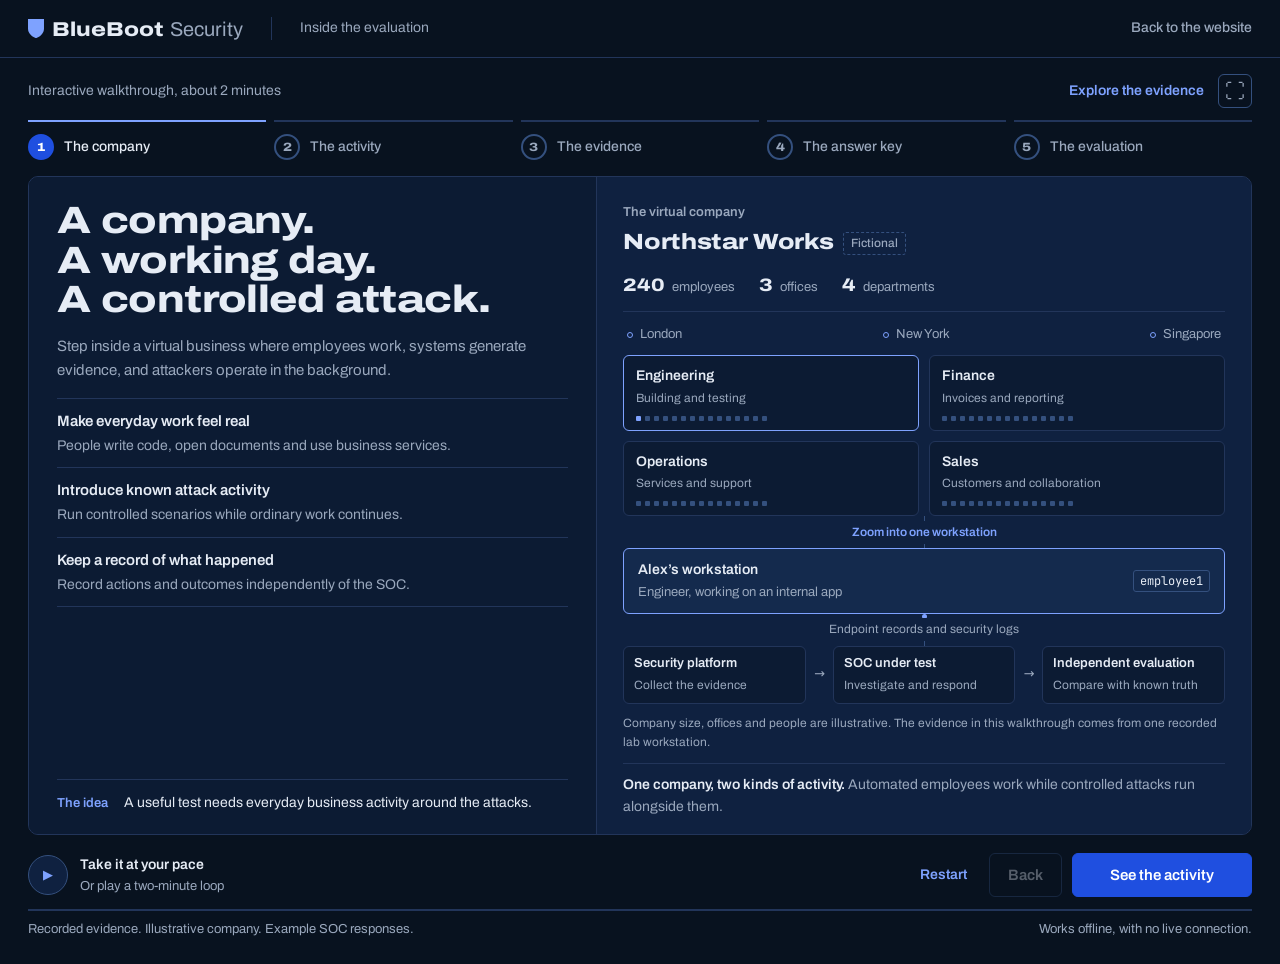
==== demo/index.html @ f3ffbad6 "Add the interactive evaluation demo in the site's design language Bring in the event demo (five chap" ====
<!doctype html>
<html lang="en">
<head>
  <meta charset="utf-8">
  <meta name="viewport" content="width=device-width, initial-scale=1">
  <meta name="description" content="Step inside a virtual company. Follow everyday work and an attack from activity to evidence to an independent SOC evaluation.">
  <meta name="theme-color" content="#08121f">
  <title>Inside the evaluation | BlueBoot Security</title>
  <link rel="icon" href="../favicon.svg" type="image/svg+xml">
  <link rel="stylesheet" href="demo.css">
  <script defer src="evidence.js"></script>
  <script defer src="core.js"></script>
  <script defer src="app.js"></script>
</head>
<body>
  <a class="skip-link" href="#scene">Skip to the demonstration</a>
  <header class="topbar">
    <a class="wordmark" href="../index.html" aria-label="BlueBoot Security home"><svg viewBox="0 0 20 24" aria-hidden="true"><path d="M0 0H20V12C20 18 15.5 22 10 24C4.5 22 0 18 0 12Z"/></svg>BlueBoot <span>Security</span></a>
    <span class="header-context">Inside the evaluation</span>
    <a class="back-link" href="../index.html#demo">Back to the website</a>
  </header>

  <main class="demo-shell">
    <div class="session-bar">
      <span class="session-label">Interactive walkthrough, about 2 minutes</span>
      <div class="session-actions">
        <button class="text-button" id="lab-button" aria-haspopup="dialog">Explore the evidence</button>
        <button class="icon-button" id="fullscreen" aria-label="Enter fullscreen" title="Fullscreen">⛶</button>
      </div>
    </div>

    <nav class="chapters" aria-label="Demo chapters" id="chapters"></nav>

    <div class="workspace">
      <section class="story-panel" aria-labelledby="scene-title">
        <div id="scene" tabindex="-1"></div>
        <div class="presenter-note"><span class="tiny-label">The idea</span><p id="takeaway"></p></div>
      </section>

      <section class="company-panel" aria-label="Illustrative virtual company">
        <div class="panel-heading"><div><span class="tiny-label">The virtual company</span><h2>Northstar Works<span class="fictional">Fictional</span></h2></div></div>
        <div class="company-stats"><span><strong>240</strong> employees</span><span><strong>3</strong> offices</span><span><strong>4</strong> departments</span></div>
        <div class="org-map" id="org-map">
          <div class="office-row"><span><i></i> London</span><span><i></i> New York</span><span><i></i> Singapore</span></div>
          <div class="department-grid">
            <div class="department engineering"><div><strong>Engineering</strong><span>Building and testing</span></div><div class="endpoint-dots" aria-hidden="true"></div></div>
            <div class="department"><div><strong>Finance</strong><span>Invoices and reporting</span></div><div class="endpoint-dots" aria-hidden="true"></div></div>
            <div class="department"><div><strong>Operations</strong><span>Services and support</span></div><div class="endpoint-dots" aria-hidden="true"></div></div>
            <div class="department"><div><strong>Sales</strong><span>Customers and collaboration</span></div><div class="endpoint-dots" aria-hidden="true"></div></div>
          </div>
          <div class="focus-connector"><span>Zoom into one workstation</span></div>
          <div class="workstation"><div><strong>Alex’s workstation</strong><span>Engineer, working on an internal app</span></div><span class="machine-label">employee1</span></div>
          <div class="signal-connector"><span class="signal-particle"></span><span>Endpoint records and security logs</span></div>
          <div class="pipeline"><div class="pipeline-node" id="sensor-node"><strong>Security platform</strong><small>Collect the evidence</small></div><span class="pipeline-arrow" aria-hidden="true">→</span><div class="pipeline-node" id="soc-node"><strong>SOC under test</strong><small>Investigate and respond</small></div><span class="pipeline-arrow" aria-hidden="true">→</span><div class="pipeline-node" id="judge-node"><strong>Independent evaluation</strong><small>Compare with known truth</small></div></div>
        </div>
        <p class="scale-note">Company size, offices and people are illustrative. The evidence in this walkthrough comes from one recorded lab workstation.</p>
        <div class="map-caption" id="map-caption"></div>
      </section>
    </div>

    <div class="playback">
      <div class="playback-left"><button class="play-button" id="play" aria-label="Start automatic replay"><span id="play-icon" aria-hidden="true">▶</span></button><div><strong id="play-label">Take it at your pace</strong><span id="play-detail">Or play a two-minute loop</span></div></div>
      <div class="transport"><button class="text-button" id="restart">Restart</button><button class="secondary-button" id="previous">Back</button><button class="primary-button" id="next">See the activity</button></div>
      <div class="progress-track"><div id="progress-fill"></div></div>
    </div>
    <footer class="demo-footer"><span>Recorded evidence. Illustrative company. Example SOC responses.</span><span>Works offline, with no live connection.</span></footer>
    <div id="announcement" class="sr-only" role="status" aria-live="polite"></div>
  </main>

  <dialog id="evidence-dialog" aria-labelledby="dialog-title">
    <div class="dialog-top"><span class="tiny-label">Evidence explorer</span><button class="icon-button" id="close-dialog" aria-label="Close evidence explorer">×</button></div>
    <h2 id="dialog-title">Follow the evidence.</h2>
    <p class="dialog-intro">Selected, field-limited excerpts from a recorded experiment. No live lab or internet connection is needed.</p>
    <div id="evidence-tabs" class="evidence-tabs" role="group" aria-label="Select an evidence record"></div>
    <div id="evidence-detail"></div>
    <details class="methodology"><summary>How the methodology works</summary><div>
      <h3>Build a company with a known activity record</h3><p>Automated employees do ordinary work while a separate simulation introduces attack activity. Each action retains its origin, time, machine and available execution outcome.</p>
      <h3>Collect what a defender can see</h3><p>A SIEM collects and searches security logs and alerts. XDR connects signals across endpoints and other sources. This recorded example uses endpoint audit alerts collected by a security platform; it does not demonstrate a separate XDR integration.</p>
      <h3>Keep the answer key separate</h3><p>For an evaluation, a SOC receives agreed security-platform access or a supported integration. Evaluator-only activity labels and scenario markers must be excluded from that feed. Access and available evidence are documented before comparison.</p>
      <h3>Label with evidence, preserve uncertainty</h3><p>Time, machine, command and process relationships help associate logs with actions. A nearby timestamp alone is insufficient. Unconfirmed execution and ambiguous attribution remain explicit and are excluded from scored outcomes.</p>
      <h3>Evaluate responses, not just logs</h3><p>A log proves visibility, not SOC understanding. Assess the SOC’s incident report and response against verified activity and a rubric defined in advance. Real response timing starts at an agreed evidence-availability point. No actual SOC is measured here.</p>
    </div></details>
    <p class="dialog-footnote">This is a presentation replay, not a connected SOC or an evaluation access-control system. The excerpts are bundled locally.</p>
  </dialog>
  <noscript><div class="noscript">This interactive demo needs JavaScript. Enable it to follow the replay, or <a href="../index.html#how">read how the evaluation works</a>.</div></noscript>
</body>
</html>
---- demo/demo.css ----
/* BlueBoot demo: the site's evaluation console, expanded to a full page.
   Same tokens as custom.css. Blue = authorized / detected / good.
   Orange = attack origin / missed / bad. Dashed = illustrative, not recorded.
   Fonts are bundled in ../fonts so the demo works offline. */
@font-face {
  font-family: "Archivo";
  src: url("../fonts/archivo-wdth-wght.woff2") format("woff2-variations"), url("../fonts/archivo-wdth-wght.woff2") format("woff2");
  font-weight: 100 900;
  font-stretch: 62% 125%;
  font-display: swap;
}
@font-face {
  font-family: "JetBrains Mono";
  src: url("../fonts/jetbrains-mono-wght.woff2") format("woff2-variations"), url("../fonts/jetbrains-mono-wght.woff2") format("woff2");
  font-weight: 100 800;
  font-display: swap;
}

:root {
  color-scheme: dark;
  --bg: #08121f;
  --surface: #0c1b33;
  --surface-2: #0f2140;
  --raised: #142a4d;
  --code-bg: #071020;
  --line: #22355a;
  --line-strong: #34507e;
  --text: #e6ecf5;
  --muted: #9aa8bd;
  --blue: #7ea2ff;
  --blue-fill: #1f4fe0;
  --blue-tint: #16306a;
  --signal: #ff8a5b;
  --signal-tint: #3a2220;
  --font: "Archivo", system-ui, sans-serif;
  --mono: "JetBrains Mono", ui-monospace, monospace;
}

* { box-sizing: border-box; }
body { margin: 0; background: var(--bg); color: var(--text); font-family: var(--font); font-size: 15px; line-height: 1.6; }
a { color: inherit; }
button { font: inherit; cursor: pointer; }
button, a { -webkit-tap-highlight-color: transparent; }
button:disabled { opacity: .35; cursor: default; }
button:focus-visible, a:focus-visible, summary:focus-visible { outline: 3px solid var(--blue); outline-offset: 3px; }
button { transition: background-color .15s, border-color .15s, color .15s; }
code { font-family: var(--mono); font-size: .92em; }

/* Expanded Archivo carries the headlines, as on the site */
h1, .panel-heading h2, dialog h2, .chapter-index {
  font-stretch: 120%;
  font-weight: 800;
  letter-spacing: -0.015em;
}

/* Top bar: matches the site navbar */
.topbar {
  min-height: 64px;
  padding: 14px max(28px, calc((100vw - 1432px) / 2));
  border-bottom: 1px solid var(--line);
  display: flex;
  gap: 28px;
  align-items: center;
}
.wordmark { font-size: 20px; font-stretch: 120%; font-weight: 800; line-height: 1; text-decoration: none; white-space: nowrap; display: flex; align-items: center; }
.wordmark svg { width: .8em; height: .96em; margin-right: .4em; fill: var(--blue); }
.wordmark span { font-stretch: 100%; font-weight: 400; color: var(--muted); margin-left: .3em; }
.header-context { font-size: 14px; color: var(--muted); border-left: 1px solid var(--line); padding-left: 28px; }
.back-link { font-size: 14px; font-weight: 500; color: var(--muted); margin-left: auto; text-decoration: none; }
.back-link:hover { color: var(--text); }

.demo-shell { max-width: 1488px; padding: 24px 28px 16px; margin: auto; }
.session-bar { display: flex; justify-content: space-between; align-items: center; gap: 16px; margin-bottom: 20px; }
.session-label { font-size: 14px; color: var(--muted); }
.session-actions { display: flex; gap: 14px; align-items: center; }
.text-button { border: 0; background: none; color: var(--blue); font-size: 14px; font-weight: 600; padding: 6px 0; }
.text-button:hover { color: var(--text); }
.icon-button { background: transparent; border: 1px solid var(--line-strong); border-radius: 6px; width: 34px; height: 34px; color: var(--muted); font-size: 20px; line-height: 1; }
.icon-button:hover { color: var(--text); border-color: var(--muted); }

/* Chapters: a real sequence, numbered like the site's pipeline */
.chapters { display: grid; grid-template-columns: repeat(5, 1fr); gap: 8px; margin-bottom: 22px; }
.chapter {
  border: 0;
  border-top: 2px solid var(--line);
  background: none;
  color: var(--muted);
  text-align: left;
  padding: 12px 0 0;
  display: flex;
  align-items: center;
  gap: 10px;
  font-size: 14px;
  font-weight: 500;
}
.chapter:hover { color: var(--text); }
.chapter-index {
  flex-shrink: 0;
  display: inline-flex;
  align-items: center;
  justify-content: center;
  width: 26px;
  height: 26px;
  border-radius: 50%;
  border: 2px solid var(--line-strong);
  font-size: 12px;
  color: var(--muted);
}
.chapter.complete { border-top-color: var(--line-strong); }
.chapter.active { border-top-color: var(--blue); color: var(--text); }
.chapter.active .chapter-index { background: var(--blue-fill); border-color: var(--blue-fill); color: #fff; }

/* Workspace: story on the left, the company on the right */
.workspace {
  display: grid;
  grid-template-columns: minmax(0, .93fr) minmax(0, 1.07fr);
  min-height: 640px;
  border: 1px solid var(--line);
  border-radius: 10px;
  overflow: hidden;
  background: var(--surface);
}
.story-panel { padding: 36px; display: flex; flex-direction: column; background: var(--surface); border-right: 1px solid var(--line); }
#scene { outline: none; flex: 1; }
h1 { font-size: clamp(30px, 3vw, 46px); line-height: 1.04; margin: 0 0 18px; text-wrap: balance; }
h1 em { font-style: normal; }
.intro { color: var(--muted); font-size: 16px; line-height: 1.6; max-width: 32em; margin: 0 0 22px; }
.intro strong { color: var(--text); font-weight: 600; }

.tiny-label { font-size: 13px; font-weight: 600; color: var(--muted); }
.presenter-note { margin-top: 24px; border-top: 1px solid var(--line); padding-top: 16px; display: flex; gap: 16px; align-items: baseline; }
.presenter-note .tiny-label { white-space: nowrap; color: var(--blue); }
.presenter-note p { font-size: 14px; color: var(--text); margin: 0; }

.company-panel { padding: 30px; background: var(--surface-2); display: flex; flex-direction: column; }
.panel-heading { display: flex; align-items: flex-start; justify-content: space-between; gap: 10px; }
.panel-heading h2 { font-size: 22px; margin: 2px 0 0; }
.fictional { display: inline-block; vertical-align: middle; font-stretch: 100%; font-size: 12px; font-weight: 500; letter-spacing: 0; padding: 1px 7px; border: 1px dashed var(--line-strong); border-radius: 3px; margin-left: 10px; color: var(--muted); }
.company-stats { display: flex; gap: 24px; font-size: 13px; color: var(--muted); padding: 14px 0 18px; border-bottom: 1px solid var(--line); }
.company-stats strong { color: var(--text); font-size: 18px; font-stretch: 120%; font-weight: 800; margin-right: 4px; }
.office-row { display: flex; justify-content: space-between; margin: 20px 0 16px; padding: 0 4px; font-size: 13px; color: var(--muted); }
.office-row span { display: flex; gap: 7px; align-items: center; }
.office-row i { width: 6px; height: 6px; border: 1px solid var(--blue); border-radius: 50%; }
.department-grid { display: grid; grid-template-columns: 1fr 1fr; gap: 10px; }
.department { border: 1px solid var(--line); background: var(--surface); border-radius: 6px; padding: 12px; display: flex; flex-direction: column; gap: 10px; min-width: 0; }
.department strong, .department div > span { display: block; }
.department strong { font-size: 14px; font-weight: 600; }
.department div > span { font-size: 12px; color: var(--muted); margin-top: 1px; }
.endpoint-dots { display: flex; flex-wrap: wrap; gap: 4px; }
.endpoint-dots i { width: 5px; height: 5px; border-radius: 1px; background: var(--line-strong); }
.engineering { border-color: var(--blue); }
.engineering .endpoint-dots i:first-child { background: var(--blue); }

.focus-connector, .signal-connector { display: flex; justify-content: center; align-items: center; position: relative; height: 44px; }
.focus-connector::before, .signal-connector::before { content: ""; position: absolute; top: 0; bottom: 0; left: 50%; width: 1px; background: var(--line-strong); }
.focus-connector span, .signal-connector > span:not(.signal-particle) { position: relative; z-index: 1; background: var(--surface-2); padding: 2px 10px; font-size: 12px; color: var(--muted); }
.focus-connector span { color: var(--blue); font-weight: 600; }
.workstation { border: 1px solid var(--blue); border-radius: 6px; background: var(--raised); display: flex; align-items: center; gap: 12px; padding: 14px 16px; }
.workstation strong { display: block; font-size: 14px; font-weight: 600; }
.workstation div span { display: block; color: var(--muted); font-size: 13px; }
.machine-label { margin-left: auto; font: 12px var(--mono); color: var(--text); border: 1px solid var(--line-strong); border-radius: 3px; padding: 2px 6px; }
.signal-particle { position: absolute; left: calc(50% - 2px); top: 0; width: 5px; height: 5px; border-radius: 50%; background: var(--blue); animation: flow 3s linear infinite; }

.pipeline { display: flex; align-items: stretch; gap: 8px; }
.pipeline-node { background: var(--surface); border: 1px solid var(--line); border-radius: 6px; padding: 10px 12px; flex: 1; min-width: 0; }
.pipeline-node strong { font-size: 13px; line-height: 1.35; display: block; font-weight: 600; }
.pipeline-node small { font-size: 12px; color: var(--muted); display: block; margin-top: 4px; }
.pipeline-node.highlight { border-color: var(--blue); background: var(--blue-tint); }
.pipeline-arrow { align-self: center; color: var(--muted); font-size: 13px; }
.scale-note { font-size: 12px; color: var(--muted); margin: 16px 0; }
.map-caption { margin-top: auto; padding-top: 14px; border-top: 1px solid var(--line); font-size: 14px; color: var(--muted); min-height: 50px; }
.map-caption strong { color: var(--text); font-weight: 600; }

/* Chapter 1 */
.feature-list { display: grid; margin-top: 24px; }
.feature-row { padding: 14px 0; border-top: 1px solid var(--line); }
.feature-row:last-child { border-bottom: 1px solid var(--line); }
.feature-row strong { display: block; font-size: 15px; font-weight: 600; }
.feature-row p { font-size: 14px; color: var(--muted); margin: 2px 0 0; }

/* Provenance: solid = recorded, dashed = illustrative */
.provenance { display: inline-block; font-size: 12px; font-weight: 500; line-height: 1.5; color: var(--text); border: 1px solid var(--line-strong); border-radius: 3px; padding: 1px 7px; }
.provenance.example { border-style: dashed; color: var(--muted); }

/* Chapter 2 */
.activity-pair { display: grid; grid-template-columns: 1fr 1fr; gap: 12px; }
.activity-card { border: 1px solid var(--line-strong); border-radius: 6px; background: var(--surface-2); padding: 14px; min-width: 0; }
.case-letter { display: block; font-size: 13px; font-weight: 700; color: var(--blue); margin-bottom: 8px; }
.activity-card h2 { font-size: 16px; line-height: 1.35; font-weight: 600; margin: 10px 0 6px; }
.activity-card p { font-size: 13px; color: var(--muted); margin: 0 0 8px; }
.command { font: 12px/1.6 var(--mono); color: var(--text); background: var(--code-bg); padding: 9px 10px; border-radius: 3px; overflow-wrap: anywhere; white-space: pre-wrap; margin: 8px 0; }
.case-time { font: 12px var(--mono); color: var(--muted); }
.question { font-size: 15px; font-weight: 600; margin: 18px 0 10px; }
.choices { display: flex; gap: 8px; flex-wrap: wrap; }
.choice { border: 1px solid var(--line-strong); background: var(--surface-2); border-radius: 6px; padding: 8px 12px; font-size: 13px; font-weight: 500; color: var(--text); }
.choice:hover { border-color: var(--muted); }
.choice[aria-pressed="true"] { border-color: var(--blue-fill); background: var(--blue-fill); color: #fff; }
.choice-note { font-size: 13px; color: var(--muted); min-height: 2.6em; margin: 10px 0 0; }

/* Chapter 3 */
.evidence-list { display: grid; gap: 10px; }
.evidence-card { width: 100%; border: 1px solid var(--line-strong); border-radius: 6px; background: var(--surface-2); text-align: left; color: var(--text); padding: 12px 14px; display: grid; grid-template-columns: 28px 1fr; gap: 10px; align-items: center; }
.evidence-card:hover { border-color: var(--blue); }
.evidence-card .evidence-icon { display: inline-flex; align-items: center; justify-content: center; width: 28px; height: 28px; border-radius: 3px; background: var(--raised); color: var(--blue); font: 600 13px var(--mono); }
.evidence-card strong { font-size: 14px; font-weight: 600; display: block; }
.evidence-card small { font-size: 13px; color: var(--muted); display: block; margin-top: 2px; }
.small-note { font-size: 13px; color: var(--muted); margin: 14px 0 0; }
.access-divider { border: 1px dashed var(--line-strong); padding: 12px 14px; border-radius: 6px; font-size: 13px; color: var(--muted); margin-top: 14px; }
.access-divider strong { color: var(--text); display: block; font-size: 14px; margin-bottom: 3px; }

/* Chapter 4: blue = authorized, orange = attack origin */
.truth-list { display: grid; gap: 12px; }
.truth-card { border-left: 3px solid var(--blue); padding: 10px 14px; background: var(--surface-2); border-radius: 0 6px 6px 0; }
.truth-card.attack { border-left-color: var(--signal); background: var(--signal-tint); }
.truth-card strong { font-size: 14px; display: block; color: var(--blue); }
.truth-card.attack strong { color: var(--signal); }
.truth-card p { font-size: 13px; color: var(--text); margin: 4px 0 0; }
.truth-card button { font-size: 13px; margin-top: 4px; }
.prediction { font-size: 14px; color: var(--text); margin: 14px 0; }

/* Chapter 5 */
.response-select { display: flex; gap: 8px; flex-wrap: wrap; margin: 12px 0; }
.soc-response { border: 1px dashed var(--line-strong); background: var(--surface-2); border-radius: 6px; padding: 12px 14px; margin: 10px 0 14px; }
.soc-response blockquote { font-size: 14px; margin: 0; color: var(--text); }
.scorecard { width: 100%; border-collapse: collapse; font-size: 13px; }
.scorecard th { text-align: left; font-weight: 600; color: var(--text); vertical-align: top; width: 30%; padding: 8px 10px 8px 0; border-bottom: 1px solid var(--line); }
.scorecard td { padding: 8px 0; border-bottom: 1px solid var(--line); color: var(--muted); }
.verdict { display: inline-block; font-size: 12px; font-weight: 600; border: 1px solid currentColor; border-radius: 3px; padding: 0 6px; margin-right: 6px; white-space: nowrap; }
.verdict.good { color: var(--blue); }
.verdict.bad { color: var(--signal); }
.verdict.neutral { color: var(--muted); border-style: dashed; }

/* Presenter controls */
.playback { position: relative; margin-top: 16px; padding: 14px 0 18px; display: flex; justify-content: space-between; align-items: center; gap: 20px; }
.playback-left { display: flex; align-items: center; gap: 12px; }
.play-button { width: 40px; height: 40px; border: 1px solid var(--line-strong); background: var(--surface-2); color: var(--blue); border-radius: 50%; font-size: 13px; }
.play-button:hover { border-color: var(--blue); }
.playback-left strong { display: block; font-size: 14px; font-weight: 600; }
.playback-left div > span { display: block; font-size: 13px; color: var(--muted); }
.transport { display: flex; align-items: center; gap: 10px; }
.transport > .text-button { margin-right: 12px; }
.secondary-button, .primary-button { font-size: 15px; font-weight: 600; padding: 9px 18px; border-radius: 6px; min-height: 42px; }
.secondary-button { border: 1px solid var(--line-strong); background: transparent; color: var(--text); }
.secondary-button:hover:not(:disabled) { border-color: var(--text); }
.primary-button { border: 1px solid var(--blue-fill); background: var(--blue-fill); color: #fff; min-width: 180px; }
.primary-button:hover { background: #1a41b8; border-color: #1a41b8; }
.progress-track { position: absolute; bottom: 0; left: 0; right: 0; height: 2px; background: var(--line); }
.progress-track > div { height: 100%; background: var(--blue); transition: width .3s linear; }
.demo-footer { display: flex; justify-content: space-between; gap: 16px; padding: 14px 0; font-size: 13px; color: var(--muted); }

/* Evidence explorer */
dialog { color: var(--text); background: var(--surface); border: 1px solid var(--line-strong); border-radius: 10px; max-width: 810px; width: calc(100% - 32px); max-height: 90vh; padding: 26px 32px; }
dialog::backdrop { background: rgba(3, 9, 18, .78); }
.dialog-top { display: flex; justify-content: space-between; align-items: center; }
.dialog-top .icon-button { font-size: 22px; }
dialog h2 { font-size: 30px; line-height: 1.1; margin: 8px 0; }
.dialog-intro { color: var(--muted); font-size: 14px; max-width: 40em; }
.evidence-tabs { display: flex; flex-wrap: wrap; gap: 8px; margin: 20px 0; }
.detail-heading { display: flex; gap: 10px; align-items: center; justify-content: space-between; }
.detail-heading h3 { font-size: 18px; font-weight: 700; margin: 6px 0; }
.record-meta { display: flex; gap: 16px; flex-wrap: wrap; color: var(--muted); font: 12px var(--mono); margin: 8px 0; }
.code-label { font-size: 13px; font-weight: 600; color: var(--blue); margin: 20px 0 6px; }
.record-code { font: 12px/1.7 var(--mono); padding: 14px; background: var(--code-bg); border: 1px solid var(--line); border-radius: 6px; color: var(--text); white-space: pre-wrap; overflow-wrap: anywhere; max-height: 230px; overflow: auto; }
.provenance-line { font: 12px/1.7 var(--mono); color: var(--muted); overflow-wrap: anywhere; }
.detail-note { font-size: 14px; color: var(--text); }
.evaluator-block { padding: 14px 16px; border: 1px dashed var(--signal); border-radius: 6px; margin-top: 20px; }
.evaluator-block h4 { margin: 0 0 8px; font-size: 14px; font-weight: 700; color: var(--signal); }
.evaluator-block p { font-size: 14px; margin: 6px 0; color: var(--text); }
.evaluator-locked { font-size: 14px; border: 1px dashed var(--line-strong); padding: 14px; color: var(--muted); border-radius: 6px; }
.methodology { border-top: 1px solid var(--line); margin-top: 24px; padding-top: 18px; }
.methodology summary { cursor: pointer; color: var(--blue); font-size: 14px; font-weight: 600; }
.methodology h3 { font-size: 15px; font-weight: 600; color: var(--text); margin: 18px 0 4px; }
.methodology p, .dialog-footnote { font-size: 13px; color: var(--muted); line-height: 1.7; }
.dialog-footnote { border-top: 1px solid var(--line); padding-top: 14px; margin-top: 20px; }

.sr-only { position: absolute; width: 1px; height: 1px; padding: 0; margin: -1px; overflow: hidden; clip: rect(0, 0, 0, 0); white-space: nowrap; border: 0; }
.skip-link { position: fixed; left: 12px; top: -100px; z-index: 10; background: #fff; color: var(--surface); padding: 10px; }
.skip-link:focus { top: 10px; }
.noscript { position: fixed; inset: 80px 20px auto; background: var(--raised); color: var(--text); padding: 30px; z-index: 10; }

/* Motion: a chapter change cross-fades; logs flow toward the SOC */
.scene-enter { animation: appear .25s ease-out; }
@keyframes appear { from { opacity: 0; } to { opacity: 1; } }
@keyframes flow { from { transform: translateY(0); opacity: 0; } 30% { opacity: 1; } to { transform: translateY(44px); opacity: 0; } }

@media (min-width: 1500px) {
  .workspace { min-height: 695px; }
  .story-panel { padding: 42px; }
  .company-panel { padding: 34px; }
  .feature-list { margin-top: 32px; }
  .feature-row { padding: 16px 0; }
}
@media (max-width: 1100px) {
  .demo-shell { padding: 20px 22px; }
  .topbar { padding: 14px 22px; }
  .story-panel { padding: 26px 24px; }
  .company-panel { padding: 24px 22px; }
  .company-stats { gap: 16px; }
  .machine-label { display: none; }
  .pipeline { gap: 4px; }
  .pipeline-node { padding: 8px; }
  .pipeline-node strong { font-size: 12px; }
  .activity-card { padding: 12px; }
  .activity-card h2 { font-size: 15px; }
}
@media (max-width: 800px) {
  .workspace { grid-template-columns: 1fr; }
  .story-panel { border-right: 0; border-bottom: 1px solid var(--line); min-height: 570px; }
  .company-panel { padding: 24px; }
  .org-map, .company-panel .panel-heading, .company-stats { max-width: 570px; width: 100%; margin-left: auto; margin-right: auto; }
  .company-panel .scale-note, .map-caption { max-width: 570px; width: 100%; margin: 14px auto 0; min-height: 0; }
  .header-context { display: none; }
  h1 { font-size: 38px; max-width: 12em; }
  .chapter { font-size: 12px; }
}
@media (max-width: 520px) {
  .topbar { padding: 14px 16px; gap: 12px; }
  .wordmark { font-size: 17px; }
  .back-link { font-size: 13px; }
  .demo-shell { padding: 16px 14px 12px; }
  .session-bar { align-items: flex-start; margin-bottom: 18px; }
  .session-label { font-size: 13px; max-width: 13em; }
  .session-actions { gap: 10px; }
  .session-actions .text-button { font-size: 13px; }
  .chapters { gap: 6px; margin-bottom: 18px; }
  .chapter { display: block; font-size: 11px; line-height: 1.35; padding-top: 9px; }
  .chapter-index { display: flex; margin-bottom: 6px; }
  .story-panel { padding: 24px 18px; min-height: 590px; }
  h1 { font-size: 31px; }
  .intro { font-size: 15px; }
  .company-panel { padding: 22px 16px; }
  .company-stats { gap: 14px; font-size: 12px; }
  .company-stats strong { font-size: 16px; }
  .office-row { font-size: 12px; }
  .department { padding: 10px; }
  .department strong { font-size: 13px; }
  .workstation { padding: 12px; }
  .pipeline-node { padding: 8px 6px; }
  .pipeline-node strong { font-size: 11px; }
  .pipeline-node small { font-size: 11px; }
  .activity-pair { grid-template-columns: 1fr; }
  .scorecard th { width: 32%; }
  .playback { flex-wrap: wrap; gap: 14px; }
  .playback-left { flex: 1; }
  .transport { gap: 8px; width: 100%; justify-content: flex-end; }
  .transport > .text-button { margin-right: auto; }
  .primary-button { min-width: 0; flex: 1; font-size: 14px; }
  .secondary-button { font-size: 14px; }
  .demo-footer { flex-direction: column; gap: 4px; }
  dialog { padding: 22px 18px; }
  dialog h2 { font-size: 26px; }
  .detail-heading { align-items: flex-start; flex-direction: column; gap: 0; }
}
/* Keep the presenter controls close on laptop-height booth displays. */
@media (min-width: 801px) and (max-height: 1000px) {
  .topbar { min-height: 58px; padding-top: 10px; padding-bottom: 10px; }
  .demo-shell { padding-top: 16px; }
  .session-bar { margin-bottom: 12px; }
  .chapters { margin-bottom: 16px; }
  .workspace { min-height: 520px; }
  .story-panel { padding: 24px 28px 20px; }
  h1 { font-size: 38px; margin-bottom: 14px; }
  .intro { font-size: 15px; margin-bottom: 16px; }
  .company-panel { padding: 22px 26px 16px; }
  .company-stats { padding: 10px 0 12px; }
  .office-row { margin: 12px 0 10px; }
  .department { padding: 9px 12px; gap: 8px; }
  .focus-connector, .signal-connector { height: 32px; }
  .workstation { padding: 10px 14px; }
  .pipeline-node { padding: 8px 10px; }
  .scale-note { margin: 10px 0; }
  .map-caption { padding-top: 10px; min-height: 44px; }
  .feature-list { margin-top: 14px; }
  .feature-row { padding: 10px 0; }
  .presenter-note { margin-top: 16px; padding-top: 12px; }
  .playback { margin-top: 8px; padding-top: 10px; padding-bottom: 14px; }
  .demo-footer { padding-top: 8px; padding-bottom: 8px; }
  .scorecard th, .scorecard td { padding-top: 6px; padding-bottom: 6px; }
  .soc-response { padding: 10px 12px; margin-bottom: 10px; }
  .response-select { margin: 8px 0; }
  .small-note { margin-top: 10px; }
  .activity-card { padding: 12px; }
  .question { margin-top: 14px; }
}
@media (prefers-reduced-motion: reduce) {
  *, *::before, *::after { animation: none !important; transition: none !important; scroll-behavior: auto !important; }
}
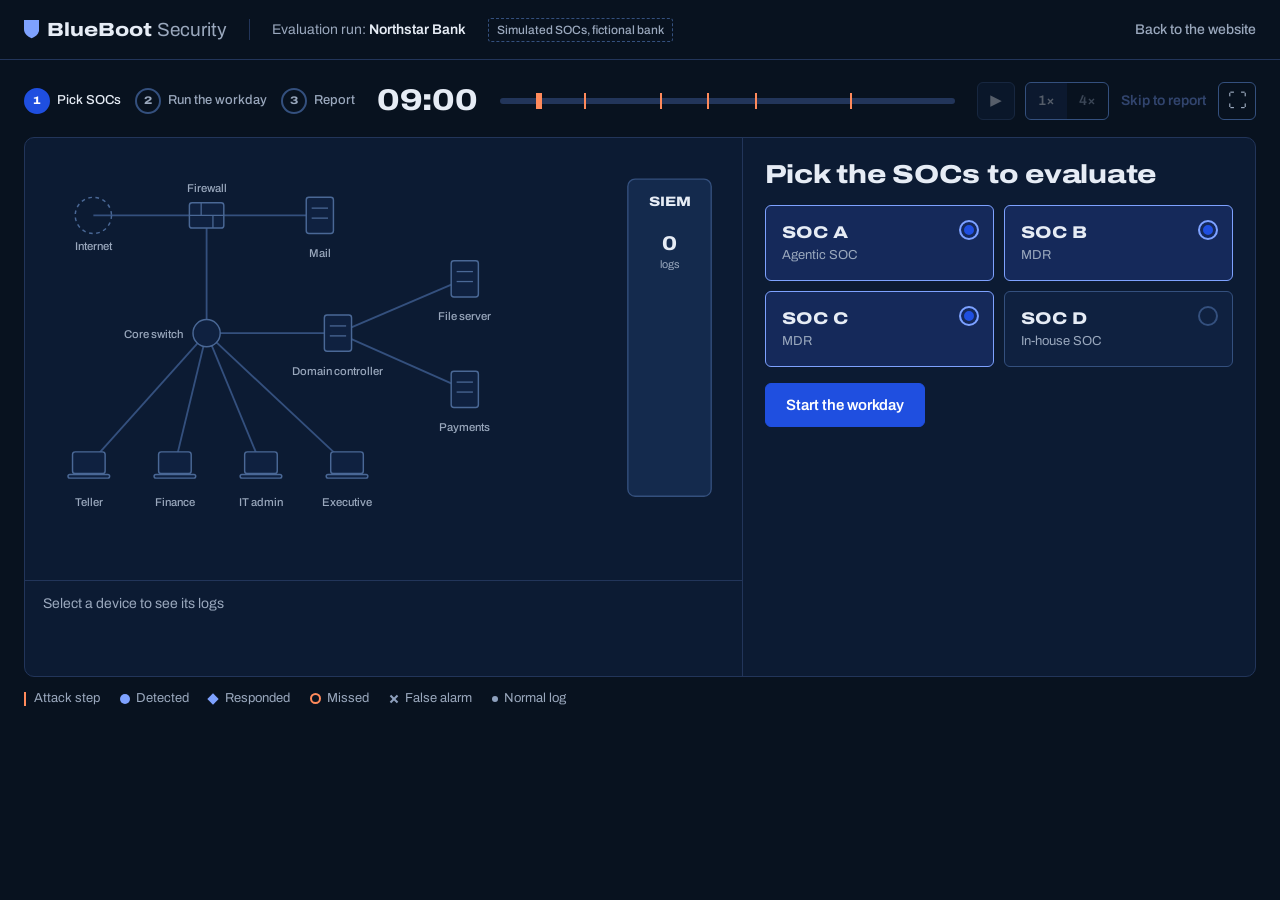
==== commit 9f5537f9: "Rebuild the demo as an evaluation operations console Replace the five-chapter walkthrough with a con" ====
--- a/demo/index.html
+++ b/demo/index.html
@@ -3,85 +3,91 @@
 <head>
   <meta charset="utf-8">
   <meta name="viewport" content="width=device-width, initial-scale=1">
-  <meta name="description" content="Step inside a virtual company. Follow everyday work and an attack from activity to evidence to an independent SOC evaluation.">
+  <meta name="description" content="Run a BlueBoot evaluation: pick the SOCs, watch a bank's workday with an attack running through it, and see how each SOC scores.">
   <meta name="theme-color" content="#08121f">
-  <title>Inside the evaluation | BlueBoot Security</title>
+  <title>Run an evaluation | BlueBoot Security</title>
   <link rel="icon" href="../favicon.svg" type="image/svg+xml">
+  <link rel="preload" href="../fonts/archivo-wdth-wght.woff2" as="font" type="font/woff2" crossorigin>
   <link rel="stylesheet" href="demo.css">
-  <script defer src="evidence.js"></script>
   <script defer src="core.js"></script>
   <script defer src="app.js"></script>
 </head>
 <body>
-  <a class="skip-link" href="#scene">Skip to the demonstration</a>
+  <a class="skip-link" href="#console">Skip to the evaluation</a>
   <header class="topbar">
     <a class="wordmark" href="../index.html" aria-label="BlueBoot Security home"><svg viewBox="0 0 20 24" aria-hidden="true"><path d="M0 0H20V12C20 18 15.5 22 10 24C4.5 22 0 18 0 12Z"/></svg>BlueBoot <span>Security</span></a>
-    <span class="header-context">Inside the evaluation</span>
+    <span class="run-name">Evaluation run: <strong>Northstar Bank</strong></span>
+    <span class="sim-chip">Simulated SOCs, fictional bank</span>
     <a class="back-link" href="../index.html#demo">Back to the website</a>
   </header>
 
-  <main class="demo-shell">
-    <div class="session-bar">
-      <span class="session-label">Interactive walkthrough, about 2 minutes</span>
-      <div class="session-actions">
-        <button class="text-button" id="lab-button" aria-haspopup="dialog">Explore the evidence</button>
-        <button class="icon-button" id="fullscreen" aria-label="Enter fullscreen" title="Fullscreen">⛶</button>
+  <main id="console" class="console" data-phase="setup" tabindex="-1">
+    <div class="bar">
+      <ol class="phases" aria-label="Evaluation phases">
+        <li data-phase="setup">Pick SOCs</li>
+        <li data-phase="run">Run the workday</li>
+        <li data-phase="report">Report</li>
+      </ol>
+      <div class="clock-block"><time id="clock" aria-label="Simulated time">09:00</time></div>
+      <div class="track" id="track" aria-hidden="true"><div class="track-fill" id="track-fill"></div></div>
+      <div class="transport">
+        <button class="icon-button" id="play" aria-label="Pause" disabled><span id="play-icon" aria-hidden="true">Ⅱ</span></button>
+        <div class="speed" role="group" aria-label="Playback speed">
+          <button data-speed="1" aria-pressed="true" disabled>1×</button>
+          <button data-speed="4" aria-pressed="false" disabled>4×</button>
+        </div>
+        <button class="text-button" id="skip" disabled>Skip to report</button>
+        <button class="icon-button" id="fullscreen" aria-label="Enter fullscreen" title="Fullscreen"><span aria-hidden="true">⛶</span></button>
       </div>
     </div>
 
-    <nav class="chapters" aria-label="Demo chapters" id="chapters"></nav>
-
     <div class="workspace">
-      <section class="story-panel" aria-labelledby="scene-title">
-        <div id="scene" tabindex="-1"></div>
-        <div class="presenter-note"><span class="tiny-label">The idea</span><p id="takeaway"></p></div>
+      <section class="network-panel" aria-label="Bank network">
+        <svg id="network" viewBox="0 0 760 410" role="group" aria-label="Northstar Bank network. Select a device to see its logs."></svg>
+        <div class="inspector" id="inspector" aria-live="polite"></div>
       </section>
 
-      <section class="company-panel" aria-label="Illustrative virtual company">
-        <div class="panel-heading"><div><span class="tiny-label">The virtual company</span><h2>Northstar Works<span class="fictional">Fictional</span></h2></div></div>
-        <div class="company-stats"><span><strong>240</strong> employees</span><span><strong>3</strong> offices</span><span><strong>4</strong> departments</span></div>
-        <div class="org-map" id="org-map">
-          <div class="office-row"><span><i></i> London</span><span><i></i> New York</span><span><i></i> Singapore</span></div>
-          <div class="department-grid">
-            <div class="department engineering"><div><strong>Engineering</strong><span>Building and testing</span></div><div class="endpoint-dots" aria-hidden="true"></div></div>
-            <div class="department"><div><strong>Finance</strong><span>Invoices and reporting</span></div><div class="endpoint-dots" aria-hidden="true"></div></div>
-            <div class="department"><div><strong>Operations</strong><span>Services and support</span></div><div class="endpoint-dots" aria-hidden="true"></div></div>
-            <div class="department"><div><strong>Sales</strong><span>Customers and collaboration</span></div><div class="endpoint-dots" aria-hidden="true"></div></div>
+      <section class="soc-panel" aria-label="SOCs under evaluation">
+        <div class="setup" id="setup">
+          <h1>Pick the SOCs to evaluate</h1>
+          <div class="soc-picks" id="soc-picks" role="group" aria-label="SOCs"></div>
+          <button class="primary-button" id="start">Start the workday</button>
+        </div>
+        <div class="lanes" id="lanes" hidden>
+          <div class="lanes-body">
+            <div class="lane-overlay" id="lane-overlay" aria-hidden="true"></div>
+            <div id="lane-list"></div>
           </div>
-          <div class="focus-connector"><span>Zoom into one workstation</span></div>
-          <div class="workstation"><div><strong>Alex’s workstation</strong><span>Engineer, working on an internal app</span></div><span class="machine-label">employee1</span></div>
-          <div class="signal-connector"><span class="signal-particle"></span><span>Endpoint records and security logs</span></div>
-          <div class="pipeline"><div class="pipeline-node" id="sensor-node"><strong>Security platform</strong><small>Collect the evidence</small></div><span class="pipeline-arrow" aria-hidden="true">→</span><div class="pipeline-node" id="soc-node"><strong>SOC under test</strong><small>Investigate and respond</small></div><span class="pipeline-arrow" aria-hidden="true">→</span><div class="pipeline-node" id="judge-node"><strong>Independent evaluation</strong><small>Compare with known truth</small></div></div>
+          <div class="time-axis" aria-hidden="true"><span>09:00</span><span>11:00</span><span>13:00</span><span>15:00</span><span>17:00</span></div>
         </div>
-        <p class="scale-note">Company size, offices and people are illustrative. The evidence in this walkthrough comes from one recorded lab workstation.</p>
-        <div class="map-caption" id="map-caption"></div>
+      </section>
+
+      <section class="report" id="report" hidden aria-labelledby="report-title">
+        <h2 id="report-title" tabindex="-1">Evaluation report</h2>
+        <p class="report-sub">Same bank, same attack, same workday.</p>
+        <div class="table-wrap">
+          <table class="scorecard">
+            <thead><tr><th scope="col">SOC</th><th scope="col">Attacks detected</th><th scope="col">False alarms</th><th scope="col">Mean time to detect</th><th scope="col">Max time to detect</th><th scope="col">Mean time to respond</th><th scope="col">Contained before data left</th><th scope="col">Overall</th></tr></thead>
+            <tbody id="report-body"></tbody>
+          </table>
+        </div>
+        <div class="report-actions">
+          <button class="secondary-button" id="swap">Swap SOCs</button>
+          <button class="primary-button" id="again">Watch again</button>
+        </div>
       </section>
     </div>
 
-    <div class="playback">
-      <div class="playback-left"><button class="play-button" id="play" aria-label="Start automatic replay"><span id="play-icon" aria-hidden="true">▶</span></button><div><strong id="play-label">Take it at your pace</strong><span id="play-detail">Or play a two-minute loop</span></div></div>
-      <div class="transport"><button class="text-button" id="restart">Restart</button><button class="secondary-button" id="previous">Back</button><button class="primary-button" id="next">See the activity</button></div>
-      <div class="progress-track"><div id="progress-fill"></div></div>
-    </div>
-    <footer class="demo-footer"><span>Recorded evidence. Illustrative company. Example SOC responses.</span><span>Works offline, with no live connection.</span></footer>
+    <ul class="legend" aria-label="Legend">
+      <li><i class="g g-attack"></i>Attack step</li>
+      <li><i class="g g-detect"></i>Detected</li>
+      <li><i class="g g-respond"></i>Responded</li>
+      <li><i class="g g-miss"></i>Missed</li>
+      <li><i class="g g-fa"></i>False alarm</li>
+      <li><i class="g g-log"></i>Normal log</li>
+    </ul>
     <div id="announcement" class="sr-only" role="status" aria-live="polite"></div>
   </main>
-
-  <dialog id="evidence-dialog" aria-labelledby="dialog-title">
-    <div class="dialog-top"><span class="tiny-label">Evidence explorer</span><button class="icon-button" id="close-dialog" aria-label="Close evidence explorer">×</button></div>
-    <h2 id="dialog-title">Follow the evidence.</h2>
-    <p class="dialog-intro">Selected, field-limited excerpts from a recorded experiment. No live lab or internet connection is needed.</p>
-    <div id="evidence-tabs" class="evidence-tabs" role="group" aria-label="Select an evidence record"></div>
-    <div id="evidence-detail"></div>
-    <details class="methodology"><summary>How the methodology works</summary><div>
-      <h3>Build a company with a known activity record</h3><p>Automated employees do ordinary work while a separate simulation introduces attack activity. Each action retains its origin, time, machine and available execution outcome.</p>
-      <h3>Collect what a defender can see</h3><p>A SIEM collects and searches security logs and alerts. XDR connects signals across endpoints and other sources. This recorded example uses endpoint audit alerts collected by a security platform; it does not demonstrate a separate XDR integration.</p>
-      <h3>Keep the answer key separate</h3><p>For an evaluation, a SOC receives agreed security-platform access or a supported integration. Evaluator-only activity labels and scenario markers must be excluded from that feed. Access and available evidence are documented before comparison.</p>
-      <h3>Label with evidence, preserve uncertainty</h3><p>Time, machine, command and process relationships help associate logs with actions. A nearby timestamp alone is insufficient. Unconfirmed execution and ambiguous attribution remain explicit and are excluded from scored outcomes.</p>
-      <h3>Evaluate responses, not just logs</h3><p>A log proves visibility, not SOC understanding. Assess the SOC’s incident report and response against verified activity and a rubric defined in advance. Real response timing starts at an agreed evidence-availability point. No actual SOC is measured here.</p>
-    </div></details>
-    <p class="dialog-footnote">This is a presentation replay, not a connected SOC or an evaluation access-control system. The excerpts are bundled locally.</p>
-  </dialog>
-  <noscript><div class="noscript">This interactive demo needs JavaScript. Enable it to follow the replay, or <a href="../index.html#how">read how the evaluation works</a>.</div></noscript>
+  <noscript><div class="noscript">This demo needs JavaScript. <a href="../index.html#how">Read how the evaluation works</a>.</div></noscript>
 </body>
 </html>
--- a/demo/demo.css
+++ b/demo/demo.css
@@ -1,7 +1,6 @@
-/* BlueBoot demo: the site's evaluation console, expanded to a full page.
-   Same tokens as custom.css. Blue = authorized / detected / good.
-   Orange = attack origin / missed / bad. Dashed = illustrative, not recorded.
-   Fonts are bundled in ../fonts so the demo works offline. */
+/* BlueBoot demo: the evaluation console. Same tokens as custom.css.
+   Blue = detected / responded. Orange = attack / missed. Slate = normal logs and false alarms.
+   Dashed = simulated. Fonts are bundled in ../fonts so the demo works offline. */
 @font-face {
   font-family: "Archivo";
   src: url("../fonts/archivo-wdth-wght.woff2") format("woff2-variations"), url("../fonts/archivo-wdth-wght.woff2") format("woff2");
@@ -22,365 +21,245 @@
   --surface: #0c1b33;
   --surface-2: #0f2140;
   --raised: #142a4d;
-  --code-bg: #071020;
   --line: #22355a;
   --line-strong: #34507e;
+  --node: #4a6896;
   --text: #e6ecf5;
   --muted: #9aa8bd;
+  --slate: #8ea0bd;
   --blue: #7ea2ff;
   --blue-fill: #1f4fe0;
-  --blue-tint: #16306a;
+  --blue-tint: #15295a;
   --signal: #ff8a5b;
-  --signal-tint: #3a2220;
   --font: "Archivo", system-ui, sans-serif;
   --mono: "JetBrains Mono", ui-monospace, monospace;
+  --head: 118px;
 }
 
 * { box-sizing: border-box; }
-body { margin: 0; background: var(--bg); color: var(--text); font-family: var(--font); font-size: 15px; line-height: 1.6; }
+[hidden] { display: none !important; }
+body { margin: 0; background: var(--bg); color: var(--text); font-family: var(--font); font-size: 15px; line-height: 1.5; }
 a { color: inherit; }
-button { font: inherit; cursor: pointer; }
-button, a { -webkit-tap-highlight-color: transparent; }
+button { font: inherit; color: inherit; cursor: pointer; }
 button:disabled { opacity: .35; cursor: default; }
-button:focus-visible, a:focus-visible, summary:focus-visible { outline: 3px solid var(--blue); outline-offset: 3px; }
+button:focus-visible, a:focus-visible { outline: 3px solid var(--blue); outline-offset: 3px; }
 button { transition: background-color .15s, border-color .15s, color .15s; }
-code { font-family: var(--mono); font-size: .92em; }
-
-/* Expanded Archivo carries the headlines, as on the site */
-h1, .panel-heading h2, dialog h2, .chapter-index {
-  font-stretch: 120%;
-  font-weight: 800;
-  letter-spacing: -0.015em;
-}
 
 /* Top bar: matches the site navbar */
-.topbar {
-  min-height: 64px;
-  padding: 14px max(28px, calc((100vw - 1432px) / 2));
-  border-bottom: 1px solid var(--line);
-  display: flex;
-  gap: 28px;
-  align-items: center;
-}
-.wordmark { font-size: 20px; font-stretch: 120%; font-weight: 800; line-height: 1; text-decoration: none; white-space: nowrap; display: flex; align-items: center; }
+.topbar { min-height: 60px; padding: 12px max(24px, calc((100vw - 1440px) / 2)); border-bottom: 1px solid var(--line); display: flex; gap: 22px; align-items: center; }
+.wordmark { font-size: 19px; font-stretch: 120%; font-weight: 800; line-height: 1; text-decoration: none; white-space: nowrap; display: flex; align-items: center; }
 .wordmark svg { width: .8em; height: .96em; margin-right: .4em; fill: var(--blue); }
 .wordmark span { font-stretch: 100%; font-weight: 400; color: var(--muted); margin-left: .3em; }
-.header-context { font-size: 14px; color: var(--muted); border-left: 1px solid var(--line); padding-left: 28px; }
+.run-name { font-size: 14px; color: var(--muted); border-left: 1px solid var(--line); padding-left: 22px; }
+.run-name strong { color: var(--text); font-weight: 600; }
+.sim-chip { font-size: 12px; font-weight: 500; color: var(--muted); border: 1px dashed var(--line-strong); border-radius: 3px; padding: 2px 8px; }
 .back-link { font-size: 14px; font-weight: 500; color: var(--muted); margin-left: auto; text-decoration: none; }
 .back-link:hover { color: var(--text); }
 
-.demo-shell { max-width: 1488px; padding: 24px 28px 16px; margin: auto; }
-.session-bar { display: flex; justify-content: space-between; align-items: center; gap: 16px; margin-bottom: 20px; }
-.session-label { font-size: 14px; color: var(--muted); }
-.session-actions { display: flex; gap: 14px; align-items: center; }
-.text-button { border: 0; background: none; color: var(--blue); font-size: 14px; font-weight: 600; padding: 6px 0; }
-.text-button:hover { color: var(--text); }
-.icon-button { background: transparent; border: 1px solid var(--line-strong); border-radius: 6px; width: 34px; height: 34px; color: var(--muted); font-size: 20px; line-height: 1; }
-.icon-button:hover { color: var(--text); border-color: var(--muted); }
-
-/* Chapters: a real sequence, numbered like the site's pipeline */
-.chapters { display: grid; grid-template-columns: repeat(5, 1fr); gap: 8px; margin-bottom: 22px; }
-.chapter {
-  border: 0;
-  border-top: 2px solid var(--line);
-  background: none;
-  color: var(--muted);
-  text-align: left;
-  padding: 12px 0 0;
-  display: flex;
-  align-items: center;
-  gap: 10px;
-  font-size: 14px;
-  font-weight: 500;
-}
-.chapter:hover { color: var(--text); }
-.chapter-index {
-  flex-shrink: 0;
-  display: inline-flex;
-  align-items: center;
-  justify-content: center;
-  width: 26px;
-  height: 26px;
-  border-radius: 50%;
-  border: 2px solid var(--line-strong);
-  font-size: 12px;
-  color: var(--muted);
-}
-.chapter.complete { border-top-color: var(--line-strong); }
-.chapter.active { border-top-color: var(--blue); color: var(--text); }
-.chapter.active .chapter-index { background: var(--blue-fill); border-color: var(--blue-fill); color: #fff; }
-
-/* Workspace: story on the left, the company on the right */
-.workspace {
-  display: grid;
-  grid-template-columns: minmax(0, .93fr) minmax(0, 1.07fr);
-  min-height: 640px;
-  border: 1px solid var(--line);
-  border-radius: 10px;
-  overflow: hidden;
-  background: var(--surface);
-}
-.story-panel { padding: 36px; display: flex; flex-direction: column; background: var(--surface); border-right: 1px solid var(--line); }
-#scene { outline: none; flex: 1; }
-h1 { font-size: clamp(30px, 3vw, 46px); line-height: 1.04; margin: 0 0 18px; text-wrap: balance; }
-h1 em { font-style: normal; }
-.intro { color: var(--muted); font-size: 16px; line-height: 1.6; max-width: 32em; margin: 0 0 22px; }
-.intro strong { color: var(--text); font-weight: 600; }
-
-.tiny-label { font-size: 13px; font-weight: 600; color: var(--muted); }
-.presenter-note { margin-top: 24px; border-top: 1px solid var(--line); padding-top: 16px; display: flex; gap: 16px; align-items: baseline; }
-.presenter-note .tiny-label { white-space: nowrap; color: var(--blue); }
-.presenter-note p { font-size: 14px; color: var(--text); margin: 0; }
-
-.company-panel { padding: 30px; background: var(--surface-2); display: flex; flex-direction: column; }
-.panel-heading { display: flex; align-items: flex-start; justify-content: space-between; gap: 10px; }
-.panel-heading h2 { font-size: 22px; margin: 2px 0 0; }
-.fictional { display: inline-block; vertical-align: middle; font-stretch: 100%; font-size: 12px; font-weight: 500; letter-spacing: 0; padding: 1px 7px; border: 1px dashed var(--line-strong); border-radius: 3px; margin-left: 10px; color: var(--muted); }
-.company-stats { display: flex; gap: 24px; font-size: 13px; color: var(--muted); padding: 14px 0 18px; border-bottom: 1px solid var(--line); }
-.company-stats strong { color: var(--text); font-size: 18px; font-stretch: 120%; font-weight: 800; margin-right: 4px; }
-.office-row { display: flex; justify-content: space-between; margin: 20px 0 16px; padding: 0 4px; font-size: 13px; color: var(--muted); }
-.office-row span { display: flex; gap: 7px; align-items: center; }
-.office-row i { width: 6px; height: 6px; border: 1px solid var(--blue); border-radius: 50%; }
-.department-grid { display: grid; grid-template-columns: 1fr 1fr; gap: 10px; }
-.department { border: 1px solid var(--line); background: var(--surface); border-radius: 6px; padding: 12px; display: flex; flex-direction: column; gap: 10px; min-width: 0; }
-.department strong, .department div > span { display: block; }
-.department strong { font-size: 14px; font-weight: 600; }
-.department div > span { font-size: 12px; color: var(--muted); margin-top: 1px; }
-.endpoint-dots { display: flex; flex-wrap: wrap; gap: 4px; }
-.endpoint-dots i { width: 5px; height: 5px; border-radius: 1px; background: var(--line-strong); }
-.engineering { border-color: var(--blue); }
-.engineering .endpoint-dots i:first-child { background: var(--blue); }
-
-.focus-connector, .signal-connector { display: flex; justify-content: center; align-items: center; position: relative; height: 44px; }
-.focus-connector::before, .signal-connector::before { content: ""; position: absolute; top: 0; bottom: 0; left: 50%; width: 1px; background: var(--line-strong); }
-.focus-connector span, .signal-connector > span:not(.signal-particle) { position: relative; z-index: 1; background: var(--surface-2); padding: 2px 10px; font-size: 12px; color: var(--muted); }
-.focus-connector span { color: var(--blue); font-weight: 600; }
-.workstation { border: 1px solid var(--blue); border-radius: 6px; background: var(--raised); display: flex; align-items: center; gap: 12px; padding: 14px 16px; }
-.workstation strong { display: block; font-size: 14px; font-weight: 600; }
-.workstation div span { display: block; color: var(--muted); font-size: 13px; }
-.machine-label { margin-left: auto; font: 12px var(--mono); color: var(--text); border: 1px solid var(--line-strong); border-radius: 3px; padding: 2px 6px; }
-.signal-particle { position: absolute; left: calc(50% - 2px); top: 0; width: 5px; height: 5px; border-radius: 50%; background: var(--blue); animation: flow 3s linear infinite; }
-
-.pipeline { display: flex; align-items: stretch; gap: 8px; }
-.pipeline-node { background: var(--surface); border: 1px solid var(--line); border-radius: 6px; padding: 10px 12px; flex: 1; min-width: 0; }
-.pipeline-node strong { font-size: 13px; line-height: 1.35; display: block; font-weight: 600; }
-.pipeline-node small { font-size: 12px; color: var(--muted); display: block; margin-top: 4px; }
-.pipeline-node.highlight { border-color: var(--blue); background: var(--blue-tint); }
-.pipeline-arrow { align-self: center; color: var(--muted); font-size: 13px; }
-.scale-note { font-size: 12px; color: var(--muted); margin: 16px 0; }
-.map-caption { margin-top: auto; padding-top: 14px; border-top: 1px solid var(--line); font-size: 14px; color: var(--muted); min-height: 50px; }
-.map-caption strong { color: var(--text); font-weight: 600; }
-
-/* Chapter 1 */
-.feature-list { display: grid; margin-top: 24px; }
-.feature-row { padding: 14px 0; border-top: 1px solid var(--line); }
-.feature-row:last-child { border-bottom: 1px solid var(--line); }
-.feature-row strong { display: block; font-size: 15px; font-weight: 600; }
-.feature-row p { font-size: 14px; color: var(--muted); margin: 2px 0 0; }
-
-/* Provenance: solid = recorded, dashed = illustrative */
-.provenance { display: inline-block; font-size: 12px; font-weight: 500; line-height: 1.5; color: var(--text); border: 1px solid var(--line-strong); border-radius: 3px; padding: 1px 7px; }
-.provenance.example { border-style: dashed; color: var(--muted); }
-
-/* Chapter 2 */
-.activity-pair { display: grid; grid-template-columns: 1fr 1fr; gap: 12px; }
-.activity-card { border: 1px solid var(--line-strong); border-radius: 6px; background: var(--surface-2); padding: 14px; min-width: 0; }
-.case-letter { display: block; font-size: 13px; font-weight: 700; color: var(--blue); margin-bottom: 8px; }
-.activity-card h2 { font-size: 16px; line-height: 1.35; font-weight: 600; margin: 10px 0 6px; }
-.activity-card p { font-size: 13px; color: var(--muted); margin: 0 0 8px; }
-.command { font: 12px/1.6 var(--mono); color: var(--text); background: var(--code-bg); padding: 9px 10px; border-radius: 3px; overflow-wrap: anywhere; white-space: pre-wrap; margin: 8px 0; }
-.case-time { font: 12px var(--mono); color: var(--muted); }
-.question { font-size: 15px; font-weight: 600; margin: 18px 0 10px; }
-.choices { display: flex; gap: 8px; flex-wrap: wrap; }
-.choice { border: 1px solid var(--line-strong); background: var(--surface-2); border-radius: 6px; padding: 8px 12px; font-size: 13px; font-weight: 500; color: var(--text); }
-.choice:hover { border-color: var(--muted); }
-.choice[aria-pressed="true"] { border-color: var(--blue-fill); background: var(--blue-fill); color: #fff; }
-.choice-note { font-size: 13px; color: var(--muted); min-height: 2.6em; margin: 10px 0 0; }
-
-/* Chapter 3 */
-.evidence-list { display: grid; gap: 10px; }
-.evidence-card { width: 100%; border: 1px solid var(--line-strong); border-radius: 6px; background: var(--surface-2); text-align: left; color: var(--text); padding: 12px 14px; display: grid; grid-template-columns: 28px 1fr; gap: 10px; align-items: center; }
-.evidence-card:hover { border-color: var(--blue); }
-.evidence-card .evidence-icon { display: inline-flex; align-items: center; justify-content: center; width: 28px; height: 28px; border-radius: 3px; background: var(--raised); color: var(--blue); font: 600 13px var(--mono); }
-.evidence-card strong { font-size: 14px; font-weight: 600; display: block; }
-.evidence-card small { font-size: 13px; color: var(--muted); display: block; margin-top: 2px; }
-.small-note { font-size: 13px; color: var(--muted); margin: 14px 0 0; }
-.access-divider { border: 1px dashed var(--line-strong); padding: 12px 14px; border-radius: 6px; font-size: 13px; color: var(--muted); margin-top: 14px; }
-.access-divider strong { color: var(--text); display: block; font-size: 14px; margin-bottom: 3px; }
-
-/* Chapter 4: blue = authorized, orange = attack origin */
-.truth-list { display: grid; gap: 12px; }
-.truth-card { border-left: 3px solid var(--blue); padding: 10px 14px; background: var(--surface-2); border-radius: 0 6px 6px 0; }
-.truth-card.attack { border-left-color: var(--signal); background: var(--signal-tint); }
-.truth-card strong { font-size: 14px; display: block; color: var(--blue); }
-.truth-card.attack strong { color: var(--signal); }
-.truth-card p { font-size: 13px; color: var(--text); margin: 4px 0 0; }
-.truth-card button { font-size: 13px; margin-top: 4px; }
-.prediction { font-size: 14px; color: var(--text); margin: 14px 0; }
-
-/* Chapter 5 */
-.response-select { display: flex; gap: 8px; flex-wrap: wrap; margin: 12px 0; }
-.soc-response { border: 1px dashed var(--line-strong); background: var(--surface-2); border-radius: 6px; padding: 12px 14px; margin: 10px 0 14px; }
-.soc-response blockquote { font-size: 14px; margin: 0; color: var(--text); }
-.scorecard { width: 100%; border-collapse: collapse; font-size: 13px; }
-.scorecard th { text-align: left; font-weight: 600; color: var(--text); vertical-align: top; width: 30%; padding: 8px 10px 8px 0; border-bottom: 1px solid var(--line); }
-.scorecard td { padding: 8px 0; border-bottom: 1px solid var(--line); color: var(--muted); }
-.verdict { display: inline-block; font-size: 12px; font-weight: 600; border: 1px solid currentColor; border-radius: 3px; padding: 0 6px; margin-right: 6px; white-space: nowrap; }
-.verdict.good { color: var(--blue); }
-.verdict.bad { color: var(--signal); }
-.verdict.neutral { color: var(--muted); border-style: dashed; }
-
-/* Presenter controls */
-.playback { position: relative; margin-top: 16px; padding: 14px 0 18px; display: flex; justify-content: space-between; align-items: center; gap: 20px; }
-.playback-left { display: flex; align-items: center; gap: 12px; }
-.play-button { width: 40px; height: 40px; border: 1px solid var(--line-strong); background: var(--surface-2); color: var(--blue); border-radius: 50%; font-size: 13px; }
-.play-button:hover { border-color: var(--blue); }
-.playback-left strong { display: block; font-size: 14px; font-weight: 600; }
-.playback-left div > span { display: block; font-size: 13px; color: var(--muted); }
+.console { max-width: 1488px; margin: auto; padding: 18px 24px 16px; outline: none; }
+
+/* Control bar: phases, clock, day track, transport */
+.bar { display: flex; align-items: center; gap: 22px; margin-bottom: 14px; }
+.phases { list-style: none; counter-reset: phase; display: flex; gap: 14px; margin: 0; padding: 0; }
+.phases li { counter-increment: phase; display: flex; align-items: center; gap: 7px; font-size: 13px; font-weight: 500; color: var(--muted); white-space: nowrap; }
+.phases li::before {
+  content: counter(phase);
+  display: inline-flex; align-items: center; justify-content: center;
+  width: 22px; height: 22px; border-radius: 50%; border: 2px solid var(--line-strong);
+  font-size: 11px; font-stretch: 120%; font-weight: 800;
+}
+.phases li.is-current { color: var(--text); }
+.phases li.is-current::before { background: var(--blue-fill); border-color: var(--blue-fill); color: #fff; }
+.clock-block time { font-size: 30px; font-stretch: 120%; font-weight: 800; font-variant-numeric: tabular-nums; letter-spacing: -0.01em; }
+.track { position: relative; flex: 1; height: 6px; border-radius: 3px; background: var(--line); min-width: 120px; }
+.track-fill { position: absolute; inset: 0 auto 0 0; width: 0; border-radius: 3px; background: var(--blue); }
+.track-tick { position: absolute; top: -5px; width: 2px; height: 16px; margin-left: -1px; background: var(--signal); }
 .transport { display: flex; align-items: center; gap: 10px; }
-.transport > .text-button { margin-right: 12px; }
-.secondary-button, .primary-button { font-size: 15px; font-weight: 600; padding: 9px 18px; border-radius: 6px; min-height: 42px; }
-.secondary-button { border: 1px solid var(--line-strong); background: transparent; color: var(--text); }
-.secondary-button:hover:not(:disabled) { border-color: var(--text); }
-.primary-button { border: 1px solid var(--blue-fill); background: var(--blue-fill); color: #fff; min-width: 180px; }
-.primary-button:hover { background: #1a41b8; border-color: #1a41b8; }
-.progress-track { position: absolute; bottom: 0; left: 0; right: 0; height: 2px; background: var(--line); }
-.progress-track > div { height: 100%; background: var(--blue); transition: width .3s linear; }
-.demo-footer { display: flex; justify-content: space-between; gap: 16px; padding: 14px 0; font-size: 13px; color: var(--muted); }
-
-/* Evidence explorer */
-dialog { color: var(--text); background: var(--surface); border: 1px solid var(--line-strong); border-radius: 10px; max-width: 810px; width: calc(100% - 32px); max-height: 90vh; padding: 26px 32px; }
-dialog::backdrop { background: rgba(3, 9, 18, .78); }
-.dialog-top { display: flex; justify-content: space-between; align-items: center; }
-.dialog-top .icon-button { font-size: 22px; }
-dialog h2 { font-size: 30px; line-height: 1.1; margin: 8px 0; }
-.dialog-intro { color: var(--muted); font-size: 14px; max-width: 40em; }
-.evidence-tabs { display: flex; flex-wrap: wrap; gap: 8px; margin: 20px 0; }
-.detail-heading { display: flex; gap: 10px; align-items: center; justify-content: space-between; }
-.detail-heading h3 { font-size: 18px; font-weight: 700; margin: 6px 0; }
-.record-meta { display: flex; gap: 16px; flex-wrap: wrap; color: var(--muted); font: 12px var(--mono); margin: 8px 0; }
-.code-label { font-size: 13px; font-weight: 600; color: var(--blue); margin: 20px 0 6px; }
-.record-code { font: 12px/1.7 var(--mono); padding: 14px; background: var(--code-bg); border: 1px solid var(--line); border-radius: 6px; color: var(--text); white-space: pre-wrap; overflow-wrap: anywhere; max-height: 230px; overflow: auto; }
-.provenance-line { font: 12px/1.7 var(--mono); color: var(--muted); overflow-wrap: anywhere; }
-.detail-note { font-size: 14px; color: var(--text); }
-.evaluator-block { padding: 14px 16px; border: 1px dashed var(--signal); border-radius: 6px; margin-top: 20px; }
-.evaluator-block h4 { margin: 0 0 8px; font-size: 14px; font-weight: 700; color: var(--signal); }
-.evaluator-block p { font-size: 14px; margin: 6px 0; color: var(--text); }
-.evaluator-locked { font-size: 14px; border: 1px dashed var(--line-strong); padding: 14px; color: var(--muted); border-radius: 6px; }
-.methodology { border-top: 1px solid var(--line); margin-top: 24px; padding-top: 18px; }
-.methodology summary { cursor: pointer; color: var(--blue); font-size: 14px; font-weight: 600; }
-.methodology h3 { font-size: 15px; font-weight: 600; color: var(--text); margin: 18px 0 4px; }
-.methodology p, .dialog-footnote { font-size: 13px; color: var(--muted); line-height: 1.7; }
-.dialog-footnote { border-top: 1px solid var(--line); padding-top: 14px; margin-top: 20px; }
+.icon-button { display: inline-flex; align-items: center; justify-content: center; width: 38px; height: 38px; border: 1px solid var(--line-strong); border-radius: 6px; background: var(--surface-2); color: var(--text); font-size: 15px; line-height: 1; }
+.icon-button:hover:not(:disabled) { border-color: var(--muted); }
+#fullscreen { font-size: 19px; color: var(--muted); background: transparent; }
+.speed { display: inline-flex; border: 1px solid var(--line-strong); border-radius: 6px; overflow: hidden; }
+.speed button { border: 0; background: transparent; padding: 0 12px; height: 36px; font-size: 14px; font-weight: 600; color: var(--muted); }
+.speed button[aria-pressed="true"] { background: var(--raised); color: var(--text); }
+.text-button { border: 0; background: none; color: var(--blue); font-size: 14px; font-weight: 600; padding: 6px 2px; white-space: nowrap; }
+.text-button:hover:not(:disabled) { color: var(--text); }
+
+/* Workspace: network on the left, SOCs on the right */
+.workspace { position: relative; display: grid; grid-template-columns: minmax(0, 1.4fr) minmax(0, 1fr); min-height: 540px; border: 1px solid var(--line); border-radius: 10px; background: var(--surface); overflow: hidden; }
+.network-panel { display: flex; flex-direction: column; border-right: 1px solid var(--line); min-width: 0; }
+#network { display: block; width: 100%; height: auto; padding: 14px 14px 0; }
+
+.edge { stroke: var(--line-strong); stroke-width: 2; transition: stroke .4s; }
+.edge.is-attack { stroke: var(--signal); stroke-width: 2.5; }
+.node { cursor: pointer; outline: none; }
+.node-cloud { cursor: default; }
+.node .shape { fill: var(--surface-2); stroke: var(--node); stroke-width: 1.6; transition: stroke .3s, fill .3s; }
+.node .detail { stroke: var(--node); stroke-width: 1.4; }
+.node .cloud { stroke-dasharray: 4 4; fill: transparent; }
+.node-label { fill: var(--muted); font-size: 12.5px; font-weight: 500; }
+.node:hover .shape, .node.is-selected .shape { fill: var(--raised); stroke: var(--text); }
+.node.is-selected .node-label { fill: var(--text); }
+.node:focus-visible .ring-focus { opacity: 1; stroke: var(--text); }
+.ring-attack, .ring-focus { fill: none; opacity: 0; transition: opacity .3s; }
+.ring-attack { stroke: var(--signal); stroke-width: 2.5; }
+.ring-focus { stroke: var(--blue); stroke-width: 2; stroke-dasharray: 5 4; }
+.node.is-compromised .ring-attack { opacity: 1; }
+.node.is-compromised .shape, .node.is-compromised .detail { stroke: var(--signal); }
+.node.is-caught .ring-focus { opacity: 1; }
+.shield { fill: var(--blue); opacity: 0; transition: opacity .3s; }
+.node.is-responded .shield { opacity: 1; }
+
+.siem rect { fill: var(--raised); stroke: var(--line-strong); stroke-width: 1.5; }
+.siem-title { fill: var(--text); font-size: 15px; font-stretch: 120%; font-weight: 800; text-anchor: middle; }
+.siem-count { fill: var(--text); font-size: 22px; font-stretch: 120%; font-weight: 800; text-anchor: middle; font-variant-numeric: tabular-nums; }
+.siem-unit { fill: var(--muted); font-size: 12px; text-anchor: middle; }
+.siem-bar { fill: var(--blue); opacity: .85; }
+.particle { fill: var(--slate); }
+.particle.attack { fill: var(--signal); }
+
+.inspector { margin-top: auto; border-top: 1px solid var(--line); padding: 12px 18px; min-height: 96px; font-size: 14px; }
+.inspector strong { display: block; font-weight: 700; margin-bottom: 4px; }
+.inspector-hint { color: var(--muted); }
+.log-lines { list-style: none; margin: 0; padding: 0; font: 12px/1.7 var(--mono); color: var(--text); }
+.log-lines li { white-space: nowrap; overflow: hidden; text-overflow: ellipsis; }
+.log-lines time { color: var(--muted); }
+.log-lines .is-attack { color: var(--signal); }
+.log-lines .is-empty { color: var(--muted); }
+
+/* SOC panel: setup, then lanes */
+.soc-panel { display: flex; flex-direction: column; padding: 22px; min-width: 0; }
+.setup { display: flex; flex-direction: column; gap: 16px; }
+.setup h1 { margin: 0; font-size: 26px; line-height: 1.1; font-stretch: 120%; font-weight: 800; letter-spacing: -0.01em; }
+.soc-picks { display: grid; grid-template-columns: 1fr 1fr; gap: 10px; }
+.soc-pick { position: relative; text-align: left; border: 1px solid var(--line-strong); border-radius: 6px; background: var(--surface-2); padding: 14px 16px; min-height: 76px; }
+.soc-pick strong { display: block; font-size: 17px; font-stretch: 120%; font-weight: 800; }
+.soc-pick span { display: block; font-size: 13px; color: var(--muted); }
+.soc-pick::after { content: ""; position: absolute; top: 14px; right: 14px; width: 16px; height: 16px; border-radius: 50%; border: 2px solid var(--line-strong); }
+.soc-pick:hover { border-color: var(--muted); }
+.soc-pick[aria-pressed="true"] { border-color: var(--blue); background: var(--blue-tint); }
+.soc-pick[aria-pressed="true"]::after { background: var(--blue-fill); border-color: var(--blue); box-shadow: inset 0 0 0 3px var(--blue-tint); }
+.primary-button, .secondary-button { font-size: 15px; font-weight: 600; padding: 10px 20px; border-radius: 6px; min-height: 44px; }
+.primary-button { border: 1px solid var(--blue-fill); background: var(--blue-fill); color: #fff; }
+.primary-button:hover:not(:disabled) { background: #1a41b8; border-color: #1a41b8; }
+.secondary-button { border: 1px solid var(--line-strong); background: transparent; }
+.secondary-button:hover { border-color: var(--text); }
+#start { align-self: flex-start; }
+
+.lanes { display: flex; flex-direction: column; flex: 1; }
+.lanes-body { position: relative; }
+.lane-overlay { position: absolute; top: 0; bottom: 0; left: var(--head); right: 0; pointer-events: none; z-index: 1; }
+.tick { position: absolute; top: 0; bottom: 0; width: 2px; margin-left: -1px; background: var(--signal); opacity: .45; }
+.playhead { position: absolute; top: 0; bottom: 0; width: 1px; background: var(--text); opacity: .6; }
+.lane { display: grid; grid-template-columns: var(--head) minmax(0, 1fr); width: 100%; min-height: 88px; padding: 0; border: 0; border-bottom: 1px solid var(--line); background: none; text-align: left; }
+.lane:hover { background: var(--surface-2); }
+.lane[aria-pressed="true"] { background: var(--blue-tint); }
+.lane-head { display: flex; flex-direction: column; justify-content: center; padding: 8px 10px 8px 4px; }
+.lane-head strong { font-size: 15px; font-stretch: 120%; font-weight: 800; }
+.lane-head > span { font-size: 12px; color: var(--muted); }
+.tally { display: flex; gap: 9px; margin-top: 4px; font: 600 12px var(--mono); color: var(--text) !important; }
+.tally span { display: inline-flex; align-items: center; }
+.lane-track { position: relative; }
+.m { position: absolute; transform: translate(-50%, -50%); z-index: 2; }
+.m-detect { top: 34%; width: 11px; height: 11px; border-radius: 50%; background: var(--blue); }
+.m-miss { top: 34%; width: 12px; height: 12px; border-radius: 50%; border: 2px solid var(--signal); background: var(--surface); }
+.m-respond { top: 68%; width: 9px; height: 9px; background: var(--blue); transform: translate(-50%, -50%) rotate(45deg); }
+.m-fa { top: 34%; width: 10px; height: 10px; }
+.m-fa::before, .m-fa::after { content: ""; position: absolute; left: 50%; top: 0; width: 2px; height: 10px; margin-left: -1px; background: var(--slate); transform: rotate(45deg); }
+.m-fa::after { transform: rotate(-45deg); }
+.m-bar { position: absolute; height: 2px; margin-top: -1px; }
+.m-bar-detect { top: 34%; background: var(--blue); opacity: .5; }
+.m-bar-respond { top: 68%; background: repeating-linear-gradient(90deg, var(--blue) 0 4px, transparent 4px 7px); opacity: .7; }
+.time-axis { display: flex; justify-content: space-between; margin-left: var(--head); padding-top: 8px; font: 11px var(--mono); color: var(--muted); }
+
+/* Legend */
+.legend { list-style: none; display: flex; flex-wrap: wrap; gap: 8px 20px; margin: 12px 0 0; padding: 0; font-size: 13px; color: var(--muted); }
+.legend li { display: inline-flex; align-items: center; }
+.g { position: relative; display: inline-block; flex-shrink: 0; margin-right: 6px; }
+.g-attack { width: 2px; height: 14px; background: var(--signal); margin-right: 8px; }
+.g-detect { width: 10px; height: 10px; border-radius: 50%; background: var(--blue); }
+.g-respond { width: 8px; height: 8px; background: var(--blue); transform: rotate(45deg); margin-right: 8px; }
+.g-miss { width: 11px; height: 11px; border-radius: 50%; border: 2px solid var(--signal); }
+.g-fa { width: 10px; height: 10px; }
+.g-fa::before, .g-fa::after { content: ""; position: absolute; left: 4px; top: 0; width: 2px; height: 10px; background: var(--slate); transform: rotate(45deg); }
+.g-fa::after { transform: rotate(-45deg); }
+.g-log { width: 6px; height: 6px; border-radius: 50%; background: var(--slate); }
+.tally .g { margin-right: 4px; }
+
+/* Report */
+.report { position: absolute; inset: 0; z-index: 5; overflow: auto; padding: 28px 30px; background: var(--surface); }
+.report h2 { margin: 0; font-size: 30px; line-height: 1.1; font-stretch: 120%; font-weight: 800; letter-spacing: -0.01em; outline: none; }
+.report-sub { margin: 6px 0 22px; color: var(--muted); }
+.table-wrap { overflow-x: auto; }
+.scorecard { width: 100%; border-collapse: collapse; font-variant-numeric: tabular-nums; }
+.scorecard thead th { text-align: left; vertical-align: bottom; font-size: 12px; font-weight: 600; color: var(--muted); padding: 0 12px 10px 0; }
+.scorecard td, .scorecard tbody th { padding: 14px 12px 14px 0; border-top: 1px solid var(--line); font-size: 15px; text-align: left; vertical-align: middle; }
+.scorecard tbody th { display: flex; align-items: center; gap: 12px; font-weight: 400; padding-left: 10px; }
+.scorecard tbody th strong { display: block; font-size: 16px; font-stretch: 120%; font-weight: 800; }
+.scorecard tbody th small { display: block; font-size: 12px; color: var(--muted); }
+.rank { display: inline-flex; align-items: center; justify-content: center; flex-shrink: 0; width: 26px; height: 26px; border-radius: 50%; border: 2px solid var(--line-strong); font-size: 12px; font-stretch: 120%; font-weight: 800; }
+.is-winner { background: var(--blue-tint); }
+.is-winner .rank { background: var(--blue-fill); border-color: var(--blue-fill); color: #fff; }
+.is-best { color: var(--blue); font-weight: 700; }
+.yes { color: var(--blue); font-weight: 600; }
+.no { color: var(--signal); font-weight: 600; }
+.overall { display: inline-flex; align-items: center; gap: 10px; font-size: 18px; font-stretch: 120%; font-weight: 800; }
+.overall-bar { width: 72px; height: 6px; border-radius: 3px; background: var(--line); overflow: hidden; }
+.overall-bar i { display: block; height: 100%; background: var(--blue); }
+.report-actions { display: flex; justify-content: flex-end; gap: 10px; margin-top: 22px; }
 
 .sr-only { position: absolute; width: 1px; height: 1px; padding: 0; margin: -1px; overflow: hidden; clip: rect(0, 0, 0, 0); white-space: nowrap; border: 0; }
-.skip-link { position: fixed; left: 12px; top: -100px; z-index: 10; background: #fff; color: var(--surface); padding: 10px; }
-.skip-link:focus { top: 10px; }
+.skip-link { position: fixed; left: 12px; top: 10px; z-index: 10; background: #fff; color: var(--surface); padding: 10px; }
+.skip-link:not(:focus) { width: 1px; height: 1px; padding: 0; overflow: hidden; clip-path: inset(50%); }
 .noscript { position: fixed; inset: 80px 20px auto; background: var(--raised); color: var(--text); padding: 30px; z-index: 10; }
 
-/* Motion: a chapter change cross-fades; logs flow toward the SOC */
-.scene-enter { animation: appear .25s ease-out; }
-@keyframes appear { from { opacity: 0; } to { opacity: 1; } }
-@keyframes flow { from { transform: translateY(0); opacity: 0; } 30% { opacity: 1; } to { transform: translateY(44px); opacity: 0; } }
-
-@media (min-width: 1500px) {
-  .workspace { min-height: 695px; }
-  .story-panel { padding: 42px; }
-  .company-panel { padding: 34px; }
-  .feature-list { margin-top: 32px; }
-  .feature-row { padding: 16px 0; }
-}
-@media (max-width: 1100px) {
-  .demo-shell { padding: 20px 22px; }
-  .topbar { padding: 14px 22px; }
-  .story-panel { padding: 26px 24px; }
-  .company-panel { padding: 24px 22px; }
-  .company-stats { gap: 16px; }
-  .machine-label { display: none; }
-  .pipeline { gap: 4px; }
-  .pipeline-node { padding: 8px; }
-  .pipeline-node strong { font-size: 12px; }
-  .activity-card { padding: 12px; }
-  .activity-card h2 { font-size: 15px; }
-}
-@media (max-width: 800px) {
-  .workspace { grid-template-columns: 1fr; }
-  .story-panel { border-right: 0; border-bottom: 1px solid var(--line); min-height: 570px; }
-  .company-panel { padding: 24px; }
-  .org-map, .company-panel .panel-heading, .company-stats { max-width: 570px; width: 100%; margin-left: auto; margin-right: auto; }
-  .company-panel .scale-note, .map-caption { max-width: 570px; width: 100%; margin: 14px auto 0; min-height: 0; }
-  .header-context { display: none; }
-  h1 { font-size: 38px; max-width: 12em; }
-  .chapter { font-size: 12px; }
-}
-@media (max-width: 520px) {
-  .topbar { padding: 14px 16px; gap: 12px; }
-  .wordmark { font-size: 17px; }
+@media (max-width: 1180px) {
+  .bar { flex-wrap: wrap; gap: 12px 18px; }
+  .phases { width: 100%; }
+  .run-name { display: none; }
+}
+@media (max-width: 900px) {
+  .workspace { grid-template-columns: minmax(0, 1fr); min-height: 0; }
+  .network-panel { border-right: 0; border-bottom: 1px solid var(--line); }
+  .report { position: static; border-top: 1px solid var(--line); }
+  .sim-chip { display: none; }
+}
+@media (max-width: 560px) {
+  :root { --head: 84px; }
+  .topbar { padding: 12px 14px; gap: 12px; }
+  .wordmark { font-size: 16px; }
   .back-link { font-size: 13px; }
-  .demo-shell { padding: 16px 14px 12px; }
-  .session-bar { align-items: flex-start; margin-bottom: 18px; }
-  .session-label { font-size: 13px; max-width: 13em; }
-  .session-actions { gap: 10px; }
-  .session-actions .text-button { font-size: 13px; }
-  .chapters { gap: 6px; margin-bottom: 18px; }
-  .chapter { display: block; font-size: 11px; line-height: 1.35; padding-top: 9px; }
-  .chapter-index { display: flex; margin-bottom: 6px; }
-  .story-panel { padding: 24px 18px; min-height: 590px; }
-  h1 { font-size: 31px; }
-  .intro { font-size: 15px; }
-  .company-panel { padding: 22px 16px; }
-  .company-stats { gap: 14px; font-size: 12px; }
-  .company-stats strong { font-size: 16px; }
-  .office-row { font-size: 12px; }
-  .department { padding: 10px; }
-  .department strong { font-size: 13px; }
-  .workstation { padding: 12px; }
-  .pipeline-node { padding: 8px 6px; }
-  .pipeline-node strong { font-size: 11px; }
-  .pipeline-node small { font-size: 11px; }
-  .activity-pair { grid-template-columns: 1fr; }
-  .scorecard th { width: 32%; }
-  .playback { flex-wrap: wrap; gap: 14px; }
-  .playback-left { flex: 1; }
-  .transport { gap: 8px; width: 100%; justify-content: flex-end; }
-  .transport > .text-button { margin-right: auto; }
-  .primary-button { min-width: 0; flex: 1; font-size: 14px; }
-  .secondary-button { font-size: 14px; }
-  .demo-footer { flex-direction: column; gap: 4px; }
-  dialog { padding: 22px 18px; }
-  dialog h2 { font-size: 26px; }
-  .detail-heading { align-items: flex-start; flex-direction: column; gap: 0; }
-}
-/* Keep the presenter controls close on laptop-height booth displays. */
-@media (min-width: 801px) and (max-height: 1000px) {
-  .topbar { min-height: 58px; padding-top: 10px; padding-bottom: 10px; }
-  .demo-shell { padding-top: 16px; }
-  .session-bar { margin-bottom: 12px; }
-  .chapters { margin-bottom: 16px; }
-  .workspace { min-height: 520px; }
-  .story-panel { padding: 24px 28px 20px; }
-  h1 { font-size: 38px; margin-bottom: 14px; }
-  .intro { font-size: 15px; margin-bottom: 16px; }
-  .company-panel { padding: 22px 26px 16px; }
-  .company-stats { padding: 10px 0 12px; }
-  .office-row { margin: 12px 0 10px; }
-  .department { padding: 9px 12px; gap: 8px; }
-  .focus-connector, .signal-connector { height: 32px; }
-  .workstation { padding: 10px 14px; }
-  .pipeline-node { padding: 8px 10px; }
-  .scale-note { margin: 10px 0; }
-  .map-caption { padding-top: 10px; min-height: 44px; }
-  .feature-list { margin-top: 14px; }
-  .feature-row { padding: 10px 0; }
-  .presenter-note { margin-top: 16px; padding-top: 12px; }
-  .playback { margin-top: 8px; padding-top: 10px; padding-bottom: 14px; }
-  .demo-footer { padding-top: 8px; padding-bottom: 8px; }
-  .scorecard th, .scorecard td { padding-top: 6px; padding-bottom: 6px; }
-  .soc-response { padding: 10px 12px; margin-bottom: 10px; }
-  .response-select { margin: 8px 0; }
-  .small-note { margin-top: 10px; }
-  .activity-card { padding: 12px; }
-  .question { margin-top: 14px; }
+  .console { padding: 14px 12px; }
+  .phases { gap: 10px; }
+  .phases li { font-size: 12px; gap: 5px; }
+  .clock-block time { font-size: 24px; }
+  .track { order: 5; flex-basis: 100%; }
+  .transport { gap: 8px; margin-left: auto; }
+  .speed button { padding: 0 9px; }
+  #network { padding: 8px 4px 0; }
+  /* The network scales to about half size here, so its text is set larger in SVG units */
+  .node-label { font-size: 21px; }
+  .siem-title { font-size: 24px; }
+  .siem-count { font-size: 30px; }
+  .siem-unit { font-size: 19px; }
+  .lane { min-height: 76px; }
+  .inspector { padding: 10px 12px; }
+  .soc-panel { padding: 16px 12px; }
+  .setup h1 { font-size: 22px; }
+  .soc-pick { padding: 12px; }
+  .soc-pick strong { font-size: 15px; }
+  .lane-head strong { font-size: 13px; }
+  .tally { gap: 6px; font-size: 11px; }
+  .report { padding: 20px 14px; }
+  .report h2 { font-size: 24px; }
+  .scorecard thead { display: none; }
+  .scorecard, .scorecard tbody, .scorecard tr { display: block; }
+  .scorecard tr { display: grid; grid-template-columns: 1fr 1fr; gap: 0 12px; padding: 4px 10px 10px; border-top: 1px solid var(--line); }
+  .scorecard tbody th { grid-column: 1 / -1; border-top: 0; padding: 10px 0; }
+  .scorecard td { border-top: 0; padding: 6px 0; font-size: 14px; }
+  .scorecard td::before { content: attr(data-label); display: block; font-size: 11px; font-weight: 500; color: var(--muted); }
+  .overall-bar { width: 48px; }
+  .report-actions { justify-content: stretch; }
+  .report-actions button { flex: 1; }
 }
 @media (prefers-reduced-motion: reduce) {
   *, *::before, *::after { animation: none !important; transition: none !important; scroll-behavior: auto !important; }
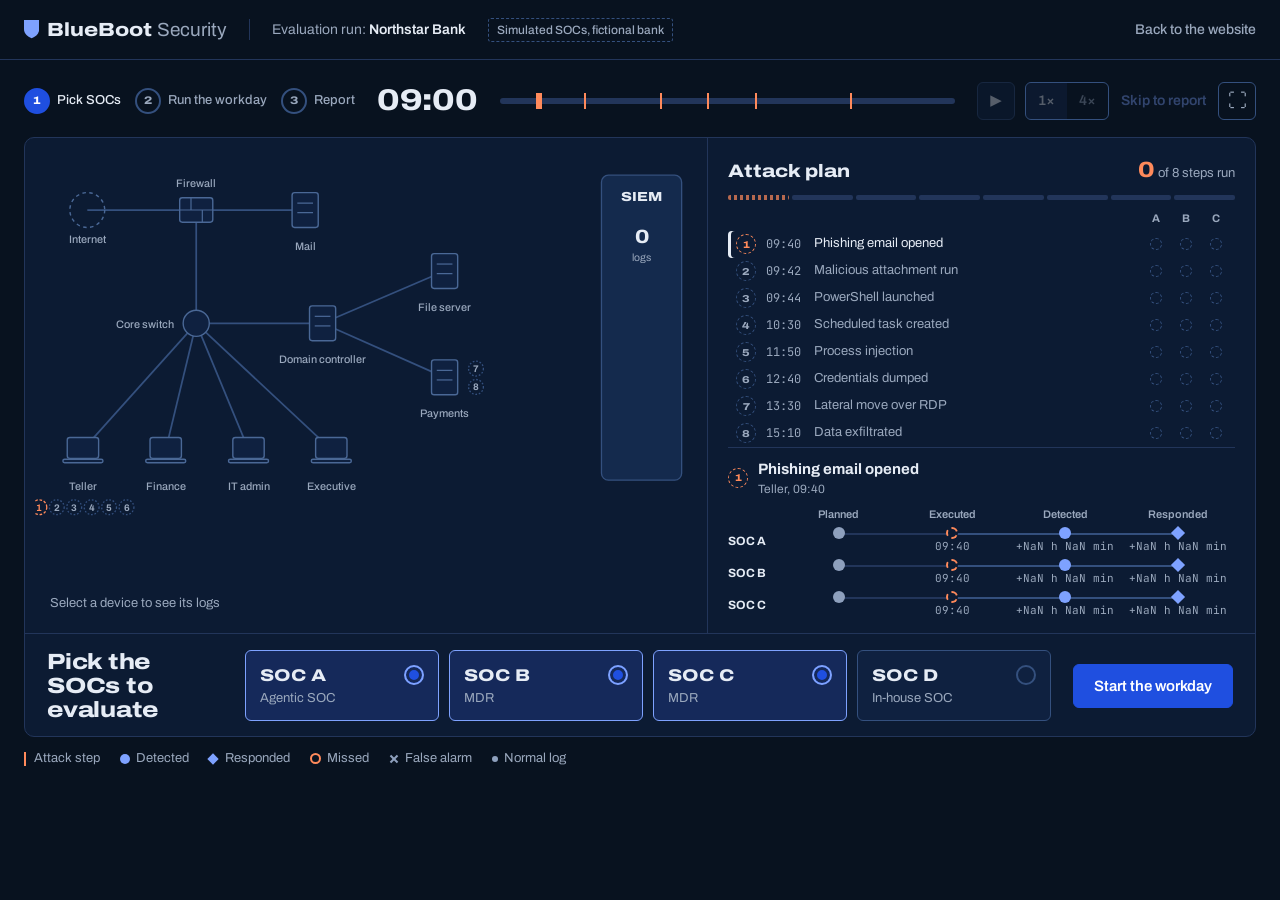
==== commit 02318879: "Make the attack's progress legible in the demo Add an attack plan beside the network: the queue of a" ====
--- a/demo/index.html
+++ b/demo/index.html
@@ -8,9 +8,9 @@
   <title>Run an evaluation | BlueBoot Security</title>
   <link rel="icon" href="../favicon.svg" type="image/svg+xml">
   <link rel="preload" href="../fonts/archivo-wdth-wght.woff2" as="font" type="font/woff2" crossorigin>
-  <link rel="stylesheet" href="demo.css">
-  <script defer src="core.js"></script>
-  <script defer src="app.js"></script>
+  <link rel="stylesheet" href="demo.css?v=20261027.2">
+  <script defer src="core.js?v=20261027.2"></script>
+  <script defer src="app.js?v=20261027.2"></script>
 </head>
 <body>
   <a class="skip-link" href="#console">Skip to the evaluation</a>
@@ -43,8 +43,26 @@
 
     <div class="workspace">
       <section class="network-panel" aria-label="Bank network">
-        <svg id="network" viewBox="0 0 760 410" role="group" aria-label="Northstar Bank network. Select a device to see its logs."></svg>
+        <svg id="network" viewBox="0 10 760 412" role="group" aria-label="Northstar Bank network. Select a device to see its logs."></svg>
         <div class="inspector" id="inspector" aria-live="polite"></div>
+      </section>
+
+      <section class="queue-panel" id="queue-panel" aria-label="Attack plan">
+        <div class="queue-head">
+          <h2>Attack plan</h2>
+          <div class="attack-count"><strong id="attack-count">0</strong> of <span id="attack-total">8</span> steps run</div>
+        </div>
+        <div class="count-bar" id="count-bar" aria-hidden="true"></div>
+        <div class="queue-cols" id="queue-cols" aria-hidden="true"></div>
+        <ol class="queue" id="queue"></ol>
+        <div class="flow" id="flow">
+          <div class="flow-head">
+            <span class="q-num" id="flow-num">1</span>
+            <div class="flow-title"><strong id="flow-name"></strong><span id="flow-meta"></span></div>
+            <button class="text-button" id="follow" hidden>Follow live</button>
+          </div>
+          <div class="flow-grid" id="flow-grid"></div>
+        </div>
       </section>
 
       <section class="soc-panel" aria-label="SOCs under evaluation">
@@ -55,7 +73,7 @@
         </div>
         <div class="lanes" id="lanes" hidden>
           <div class="lanes-body">
-            <div class="lane-overlay" id="lane-overlay" aria-hidden="true"></div>
+            <div class="lane-overlay" id="lane-overlay" aria-hidden="true"><div id="lane-ticks"></div><span class="playhead" id="playhead"></span></div>
             <div id="lane-list"></div>
           </div>
           <div class="time-axis" aria-hidden="true"><span>09:00</span><span>11:00</span><span>13:00</span><span>15:00</span><span>17:00</span></div>
--- a/demo/demo.css
+++ b/demo/demo.css
@@ -31,9 +31,10 @@
   --blue-fill: #1f4fe0;
   --blue-tint: #15295a;
   --signal: #ff8a5b;
+  --signal-tint: #3a2220;
   --font: "Archivo", system-ui, sans-serif;
   --mono: "JetBrains Mono", ui-monospace, monospace;
-  --head: 118px;
+  --head: 172px;
 }
 
 * { box-sizing: border-box; }
@@ -85,9 +86,19 @@
 .text-button:hover:not(:disabled) { color: var(--text); }
 
 /* Workspace: network on the left, SOCs on the right */
-.workspace { position: relative; display: grid; grid-template-columns: minmax(0, 1.4fr) minmax(0, 1fr); min-height: 540px; border: 1px solid var(--line); border-radius: 10px; background: var(--surface); overflow: hidden; }
-.network-panel { display: flex; flex-direction: column; border-right: 1px solid var(--line); min-width: 0; }
-#network { display: block; width: 100%; height: auto; padding: 14px 14px 0; }
+.workspace {
+  position: relative;
+  display: grid;
+  grid-template-columns: minmax(0, 1.25fr) minmax(0, 1fr);
+  grid-template-areas: "net plan" "socs socs";
+  border: 1px solid var(--line);
+  border-radius: 10px;
+  background: var(--surface);
+  overflow: hidden;
+}
+/* The attack plan sets this row's height; the diagram scales into what the log slot leaves. */
+.network-panel { grid-area: net; display: flex; flex-direction: column; border-right: 1px solid var(--line); border-bottom: 1px solid var(--line); min-width: 0; }
+#network { display: block; flex: 1 1 0; min-height: 0; width: 100%; padding: 10px 10px 0; }
 
 .edge { stroke: var(--line-strong); stroke-width: 2; transition: stroke .4s; }
 .edge.is-attack { stroke: var(--signal); stroke-width: 2.5; }
@@ -117,21 +128,23 @@
 .particle { fill: var(--slate); }
 .particle.attack { fill: var(--signal); }
 
-.inspector { margin-top: auto; border-top: 1px solid var(--line); padding: 12px 18px; min-height: 96px; font-size: 14px; }
-.inspector strong { display: block; font-weight: 700; margin-bottom: 4px; }
+.inspector { flex: none; height: 96px; margin: 0 12px 10px; padding: 8px 12px; border: 1px solid transparent; border-radius: 6px; font-size: 13px; color: var(--muted); overflow: hidden; }
+.inspector:not(.is-open) { display: flex; align-items: flex-end; }
+.inspector.is-open { border-color: var(--line-strong); background: var(--surface-2); color: var(--text); }
+.inspector strong { display: block; font-weight: 700; margin-bottom: 2px; }
 .inspector-hint { color: var(--muted); }
-.log-lines { list-style: none; margin: 0; padding: 0; font: 12px/1.7 var(--mono); color: var(--text); }
+.log-lines { list-style: none; margin: 0; padding: 0; font: 12px/1.6 var(--mono); color: var(--text); }
 .log-lines li { white-space: nowrap; overflow: hidden; text-overflow: ellipsis; }
 .log-lines time { color: var(--muted); }
 .log-lines .is-attack { color: var(--signal); }
 .log-lines .is-empty { color: var(--muted); }
 
 /* SOC panel: setup, then lanes */
-.soc-panel { display: flex; flex-direction: column; padding: 22px; min-width: 0; }
-.setup { display: flex; flex-direction: column; gap: 16px; }
-.setup h1 { margin: 0; font-size: 26px; line-height: 1.1; font-stretch: 120%; font-weight: 800; letter-spacing: -0.01em; }
-.soc-picks { display: grid; grid-template-columns: 1fr 1fr; gap: 10px; }
-.soc-pick { position: relative; text-align: left; border: 1px solid var(--line-strong); border-radius: 6px; background: var(--surface-2); padding: 14px 16px; min-height: 76px; }
+.soc-panel { grid-area: socs; display: flex; flex-direction: column; padding: 16px 22px 14px; min-width: 0; }
+.setup { display: grid; grid-template-columns: auto minmax(0, 1fr) auto; align-items: center; gap: 16px 22px; }
+.setup h1 { margin: 0; max-width: 8em; font-size: 22px; line-height: 1.1; font-stretch: 120%; font-weight: 800; letter-spacing: -0.01em; }
+.soc-picks { display: grid; grid-template-columns: repeat(4, minmax(0, 1fr)); gap: 10px; }
+.soc-pick { position: relative; text-align: left; border: 1px solid var(--line-strong); border-radius: 6px; background: var(--surface-2); padding: 12px 14px; min-height: 64px; }
 .soc-pick strong { display: block; font-size: 17px; font-stretch: 120%; font-weight: 800; }
 .soc-pick span { display: block; font-size: 13px; color: var(--muted); }
 .soc-pick::after { content: ""; position: absolute; top: 14px; right: 14px; width: 16px; height: 16px; border-radius: 50%; border: 2px solid var(--line-strong); }
@@ -143,20 +156,23 @@
 .primary-button:hover:not(:disabled) { background: #1a41b8; border-color: #1a41b8; }
 .secondary-button { border: 1px solid var(--line-strong); background: transparent; }
 .secondary-button:hover { border-color: var(--text); }
-#start { align-self: flex-start; }
+
 
 .lanes { display: flex; flex-direction: column; flex: 1; }
 .lanes-body { position: relative; }
 .lane-overlay { position: absolute; top: 0; bottom: 0; left: var(--head); right: 0; pointer-events: none; z-index: 1; }
 .tick { position: absolute; top: 0; bottom: 0; width: 2px; margin-left: -1px; background: var(--signal); opacity: .45; }
+.tick.is-focus { width: 4px; margin-left: -2px; opacity: 1; }
 .playhead { position: absolute; top: 0; bottom: 0; width: 1px; background: var(--text); opacity: .6; }
-.lane { display: grid; grid-template-columns: var(--head) minmax(0, 1fr); width: 100%; min-height: 88px; padding: 0; border: 0; border-bottom: 1px solid var(--line); background: none; text-align: left; }
+.lane * { pointer-events: none; } /* marks are redrawn as events arrive; keep the click on the lane itself */
+.lane { display: grid; grid-template-columns: var(--head) minmax(0, 1fr); width: 100%; min-height: 50px; padding: 0; border: 0; border-bottom: 1px solid var(--line); background: none; text-align: left; }
 .lane:hover { background: var(--surface-2); }
 .lane[aria-pressed="true"] { background: var(--blue-tint); }
-.lane-head { display: flex; flex-direction: column; justify-content: center; padding: 8px 10px 8px 4px; }
-.lane-head strong { font-size: 15px; font-stretch: 120%; font-weight: 800; }
-.lane-head > span { font-size: 12px; color: var(--muted); }
-.tally { display: flex; gap: 9px; margin-top: 4px; font: 600 12px var(--mono); color: var(--text) !important; }
+.lane-head { display: flex; flex-direction: column; justify-content: center; gap: 3px; min-width: 0; padding: 6px 10px 6px 4px; }
+.lane-name { white-space: nowrap; overflow: hidden; text-overflow: ellipsis; }
+.lane-name strong { font-size: 15px; font-stretch: 120%; font-weight: 800; }
+.lane-name span { font-size: 12px; color: var(--muted); }
+.tally { display: flex; gap: 9px; font: 600 12px var(--mono); color: var(--text) !important; }
 .tally span { display: inline-flex; align-items: center; }
 .lane-track { position: relative; }
 .m { position: absolute; transform: translate(-50%, -50%); z-index: 2; }
@@ -170,6 +186,82 @@
 .m-bar-detect { top: 34%; background: var(--blue); opacity: .5; }
 .m-bar-respond { top: 68%; background: repeating-linear-gradient(90deg, var(--blue) 0 4px, transparent 4px 7px); opacity: .7; }
 .time-axis { display: flex; justify-content: space-between; margin-left: var(--head); padding-top: 8px; font: 11px var(--mono); color: var(--muted); }
+
+/* Attack effects on the network */
+.pip circle { fill: var(--surface); stroke: var(--line-strong); stroke-width: 1.5; stroke-dasharray: 2 2; }
+.pip text { fill: var(--muted); font-size: 11px; font-weight: 700; text-anchor: middle; }
+.pip[data-state="next"] circle { stroke: var(--signal); stroke-dasharray: 3 2; }
+.pip[data-state="next"] text { fill: var(--signal); }
+.pip[data-state="done"] circle { fill: var(--signal); stroke: var(--signal); stroke-dasharray: none; }
+.pip[data-state="done"] text { fill: var(--bg); }
+.pip.is-focus circle { stroke: var(--text); stroke-width: 2.5; stroke-dasharray: none; }
+.token { fill: var(--signal); stroke: var(--text); stroke-width: 2; }
+.pulse { fill: none; stroke: var(--signal); stroke-width: 3; }
+.callout rect { fill: var(--bg); stroke: var(--signal); stroke-width: 1.5; }
+.callout circle { fill: var(--signal); }
+.callout-num { fill: var(--bg); font-size: 10px; font-weight: 800; text-anchor: middle; }
+.callout-name { fill: var(--text); font-size: 13px; font-weight: 600; }
+
+/* Attack plan: the queue of steps, each SOC's status, and one step's flow */
+.queue-panel { grid-area: plan; display: flex; flex-direction: column; padding: 16px 20px 14px; border-bottom: 1px solid var(--line); min-width: 0; --socs: 3; --row: 22px 40px minmax(0, 1fr) repeat(var(--socs), 22px); }
+.queue-head { display: flex; justify-content: space-between; align-items: baseline; gap: 12px; }
+.queue-head h2 { margin: 0; font-size: 18px; font-stretch: 120%; font-weight: 800; }
+.attack-count { font-size: 13px; color: var(--muted); white-space: nowrap; }
+.attack-count strong { font-size: 22px; font-stretch: 120%; font-weight: 800; color: var(--signal); font-variant-numeric: tabular-nums; }
+.count-bar { display: flex; gap: 3px; margin: 8px 0 10px; }
+.count-bar i { flex: 1; height: 5px; border-radius: 2px; background: var(--line); }
+.count-bar i.is-done { background: var(--signal); }
+.count-bar i.is-next { background: repeating-linear-gradient(90deg, var(--signal) 0 3px, transparent 3px 6px); opacity: .7; }
+.queue-cols { display: grid; grid-template-columns: var(--row); gap: 8px; padding: 0 8px 4px; font-size: 11px; font-weight: 700; color: var(--muted); }
+.queue-cols span:first-child { grid-column: 1 / 4; }
+.queue-cols span:not(:first-child) { text-align: center; }
+.queue { list-style: none; margin: 0; padding: 0; }
+.q-row { display: grid; grid-template-columns: var(--row); gap: 8px; align-items: center; width: 100%; padding: 2px 8px; border: 0; border-radius: 4px; background: none; text-align: left; font-size: 13px; min-height: 27px; }
+.q-row * { pointer-events: none; }
+.q-row:hover { background: var(--surface-2); }
+.q-row time { font: 12px var(--mono); color: var(--muted); }
+.q-name { white-space: nowrap; overflow: hidden; text-overflow: ellipsis; }
+.q-num { display: inline-flex; align-items: center; justify-content: center; width: 20px; height: 20px; border-radius: 50%; border: 1.5px dashed var(--line-strong); font-size: 10px; font-stretch: 120%; font-weight: 800; color: var(--muted); }
+.q-row[data-state="planned"] .q-name { color: var(--muted); }
+.q-row[data-state="next"] .q-num, #flow-num[data-state="planned"] { border-color: var(--signal); color: var(--signal); }
+.q-row[data-state="next"] .q-name { color: var(--text); }
+.q-row[data-state="done"] .q-num, .q-row[data-state="current"] .q-num, #flow-num[data-state="done"] { border: 0; background: var(--signal); color: var(--bg); }
+.q-row[data-state="current"] { background: var(--signal-tint); }
+.q-row.is-active { box-shadow: inset 3px 0 0 var(--text); }
+.q-row[aria-pressed="true"] { background: var(--raised); }
+.st { justify-self: center; width: 12px; height: 12px; border-radius: 50%; }
+.st[data-state="planned"] { border: 1.5px dashed var(--line-strong); }
+.st[data-state="waiting"] { border: 2px solid var(--blue); opacity: .8; animation: waiting 1s ease-in-out infinite alternate; }
+.st[data-state="detected"] { background: var(--blue); }
+.st[data-state="responded"] { width: 10px; height: 10px; border-radius: 0; background: var(--blue); transform: rotate(45deg); }
+.st[data-state="missed"] { border: 2px solid var(--signal); }
+@keyframes waiting { from { opacity: .25; } to { opacity: 1; } }
+
+.flow { margin-top: auto; padding-top: 10px; border-top: 1px solid var(--line); }
+.flow-head { display: flex; align-items: center; gap: 10px; margin-bottom: 8px; }
+.flow-head .q-num { flex-shrink: 0; }
+.flow-title { display: flex; flex-direction: column; min-width: 0; }
+.flow-title strong { font-size: 15px; font-weight: 700; white-space: nowrap; overflow: hidden; text-overflow: ellipsis; }
+.flow-title span { font-size: 12px; color: var(--muted); }
+#follow { margin-left: auto; font-size: 13px; }
+.flow-grid { display: grid; grid-template-columns: 54px repeat(4, minmax(0, 1fr)); row-gap: 4px; align-items: center; }
+.fs-label { font-size: 11px; font-weight: 600; color: var(--muted); text-align: center; }
+.fs-soc { font-size: 12px; font-weight: 700; }
+.fs { position: relative; display: flex; flex-direction: column; align-items: center; gap: 0; min-height: 28px; }
+.fs::before { content: ""; position: absolute; top: 6px; right: 50%; width: 100%; height: 2px; background: var(--line); z-index: 0; }
+.fs-soc + .fs::before { display: none; }
+.fs-done::before { background: var(--line-strong); }
+.fs small { font: 11px var(--mono); color: var(--muted); white-space: nowrap; }
+.fs-miss small { color: var(--signal); font-family: var(--font); font-weight: 600; }
+.fm { position: relative; z-index: 1; display: block; width: 12px; height: 12px; border-radius: 50%; background: var(--surface); }
+.fm-planned { background: var(--slate); }
+.fm-attack { background: var(--signal); }
+.fm-attack-wait { border: 2px dashed var(--signal); }
+.fm-detect { background: var(--blue); }
+.fm-respond { width: 10px; height: 10px; margin: 1px 0; border-radius: 0; background: var(--blue); transform: rotate(45deg); }
+.fm-miss { border: 2px solid var(--signal); }
+.fm-pending { border: 2px solid var(--blue); animation: waiting 1s ease-in-out infinite alternate; }
+.fm-off { border: 1.5px dashed var(--line-strong); }
 
 /* Legend */
 .legend { list-style: none; display: flex; flex-wrap: wrap; gap: 8px 20px; margin: 12px 0 0; padding: 0; font-size: 13px; color: var(--muted); }
@@ -213,13 +305,18 @@
 .noscript { position: fixed; inset: 80px 20px auto; background: var(--raised); color: var(--text); padding: 30px; z-index: 10; }
 
 @media (max-width: 1180px) {
+  .setup { grid-template-columns: minmax(0, 1fr) auto; }
+  .setup h1 { max-width: none; }
+  .soc-picks { grid-column: 1 / -1; grid-row: 2; }
   .bar { flex-wrap: wrap; gap: 12px 18px; }
   .phases { width: 100%; }
   .run-name { display: none; }
 }
 @media (max-width: 900px) {
-  .workspace { grid-template-columns: minmax(0, 1fr); min-height: 0; }
-  .network-panel { border-right: 0; border-bottom: 1px solid var(--line); }
+  .workspace { grid-template-columns: minmax(0, 1fr); grid-template-areas: "net" "plan" "socs"; }
+  .network-panel { border-right: 0; }
+  #network { flex: none; height: auto; padding-bottom: 6px; }
+  .inspector { height: auto; min-height: 40px; }
   .report { position: static; border-top: 1px solid var(--line); }
   .sim-chip { display: none; }
 }
@@ -246,8 +343,12 @@
   .soc-panel { padding: 16px 12px; }
   .setup h1 { font-size: 22px; }
   .soc-pick { padding: 12px; }
+  .soc-picks { grid-template-columns: 1fr 1fr; }
+  .queue-panel { padding: 14px 12px; }
+  .flow-grid { grid-template-columns: 46px repeat(4, minmax(0, 1fr)); }
   .soc-pick strong { font-size: 15px; }
-  .lane-head strong { font-size: 13px; }
+  .lane-name strong { font-size: 13px; }
+  .lane-name span { display: none; }
   .tally { gap: 6px; font-size: 11px; }
   .report { padding: 20px 14px; }
   .report h2 { font-size: 24px; }
@@ -261,6 +362,22 @@
   .report-actions { justify-content: stretch; }
   .report-actions button { flex: 1; }
 }
+/* Short laptop screens: keep the network, the attack plan and the lanes in one view */
+@media (min-width: 901px) and (max-height: 860px) {
+  .topbar { min-height: 48px; padding-top: 8px; padding-bottom: 8px; }
+  .console { padding-top: 10px; padding-bottom: 8px; }
+  .bar { margin-bottom: 8px; }
+  .clock-block time { font-size: 24px; }
+  .queue-panel { padding-top: 12px; padding-bottom: 10px; }
+  .q-row { min-height: 23px; padding-top: 1px; padding-bottom: 1px; }
+  .count-bar { margin: 6px 0 6px; }
+  .flow { padding-top: 8px; }
+  .flow-head { margin-bottom: 4px; }
+  .fs { min-height: 24px; }
+  .lane { min-height: 44px; }
+  .soc-panel { padding-top: 10px; padding-bottom: 8px; }
+  .legend { margin-top: 6px; }
+}
 @media (prefers-reduced-motion: reduce) {
   *, *::before, *::after { animation: none !important; transition: none !important; scroll-behavior: auto !important; }
 }
